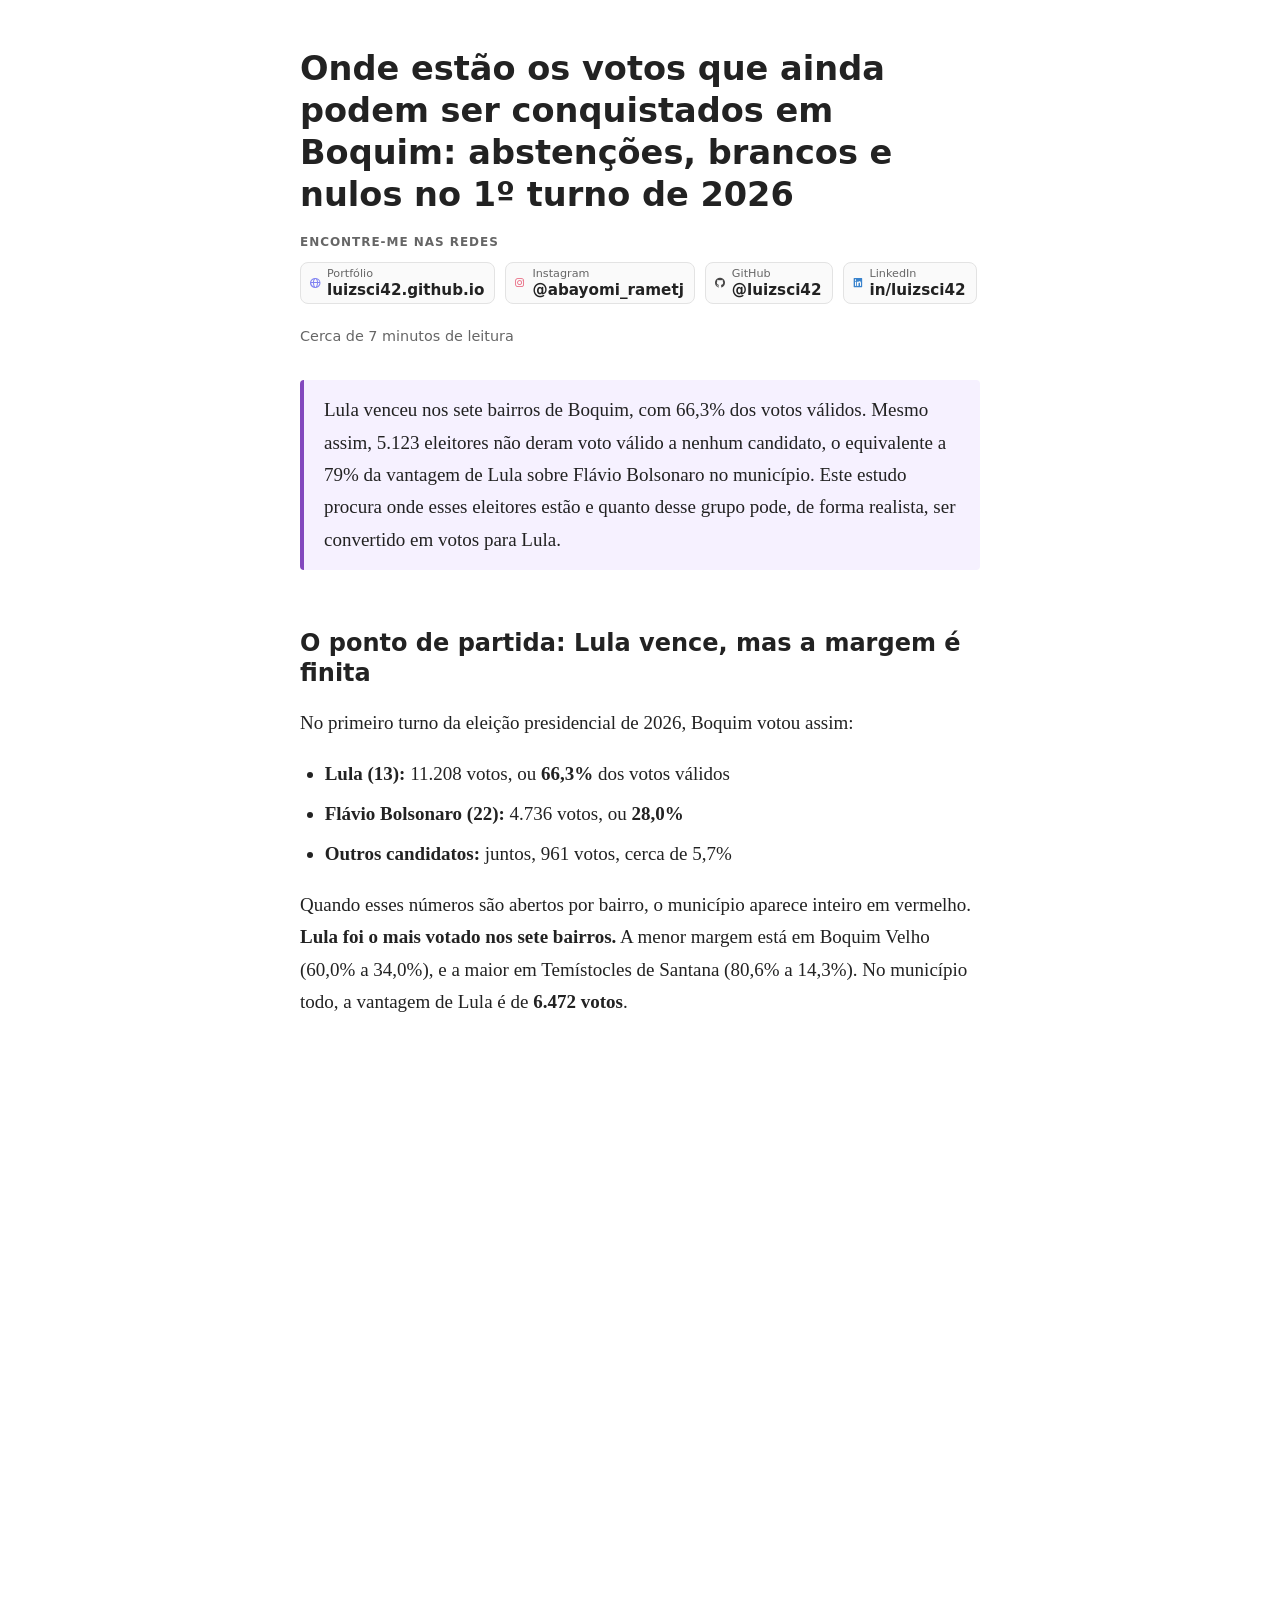
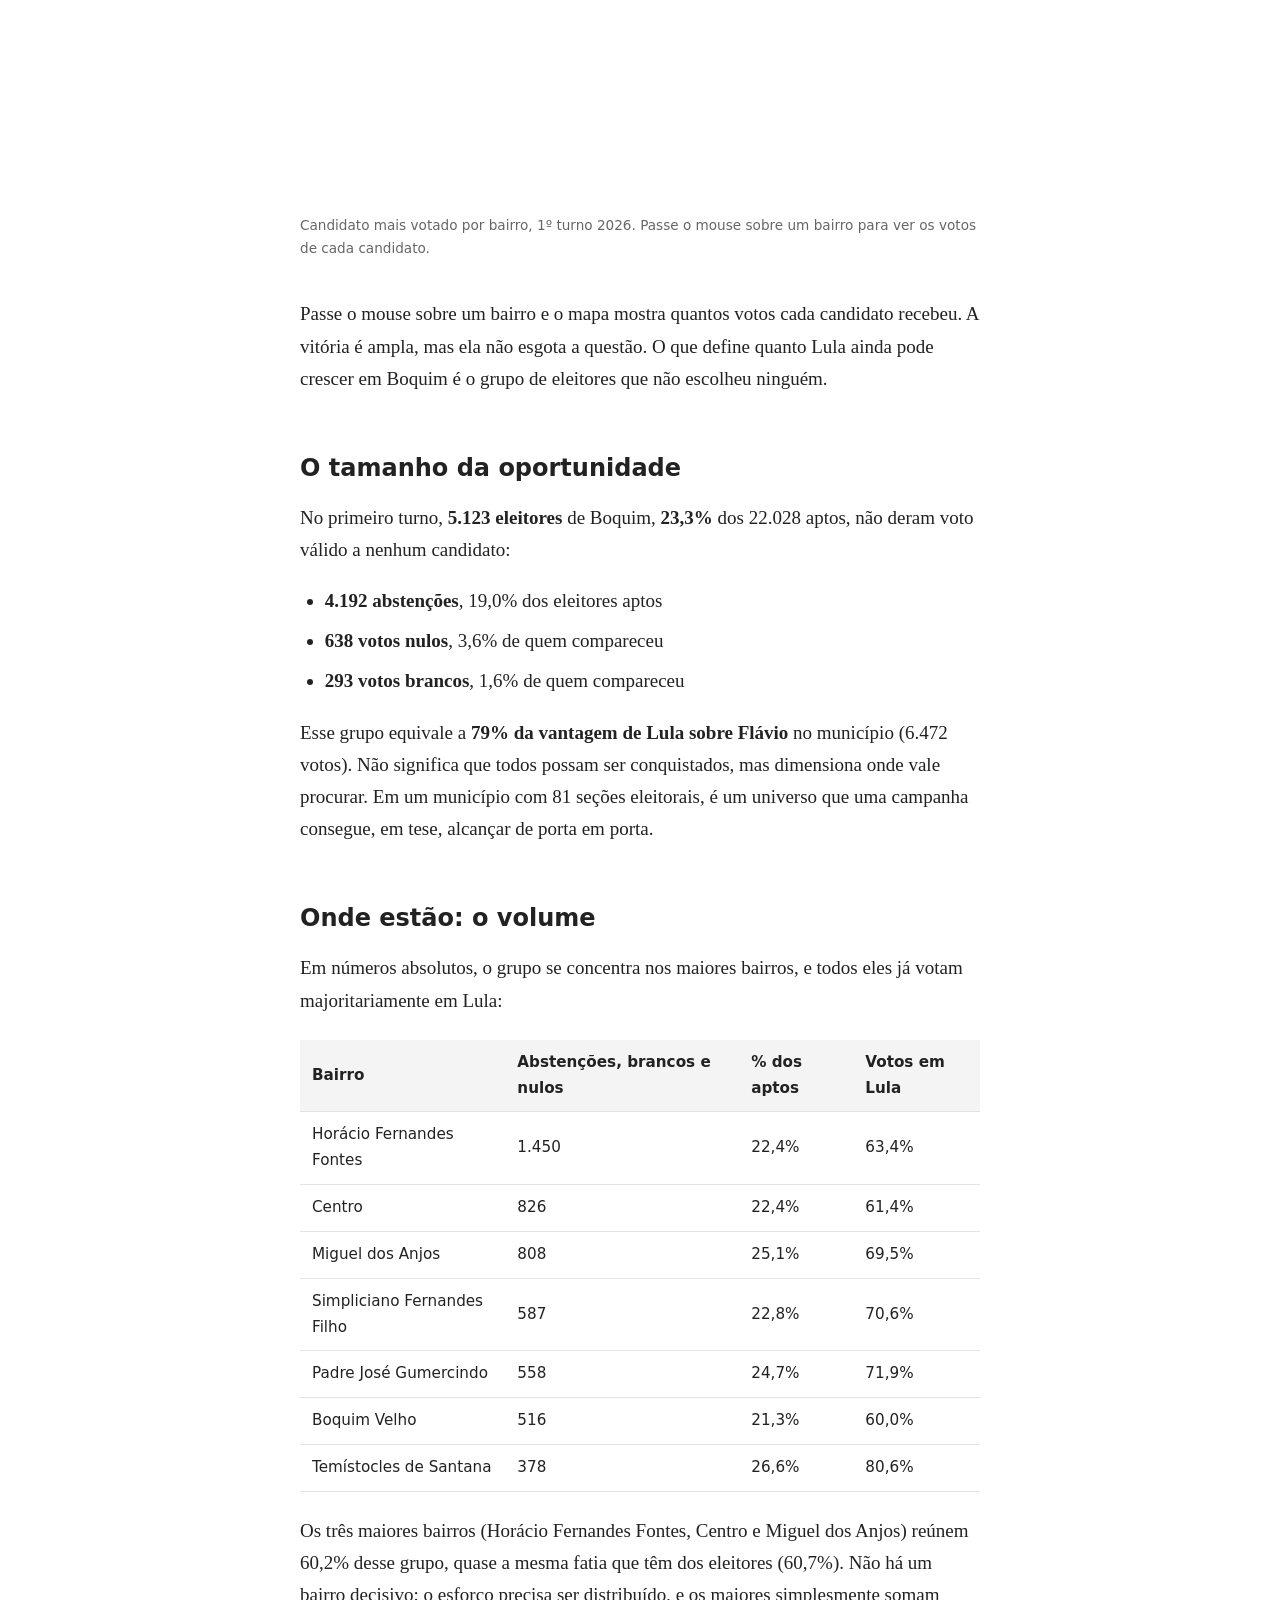
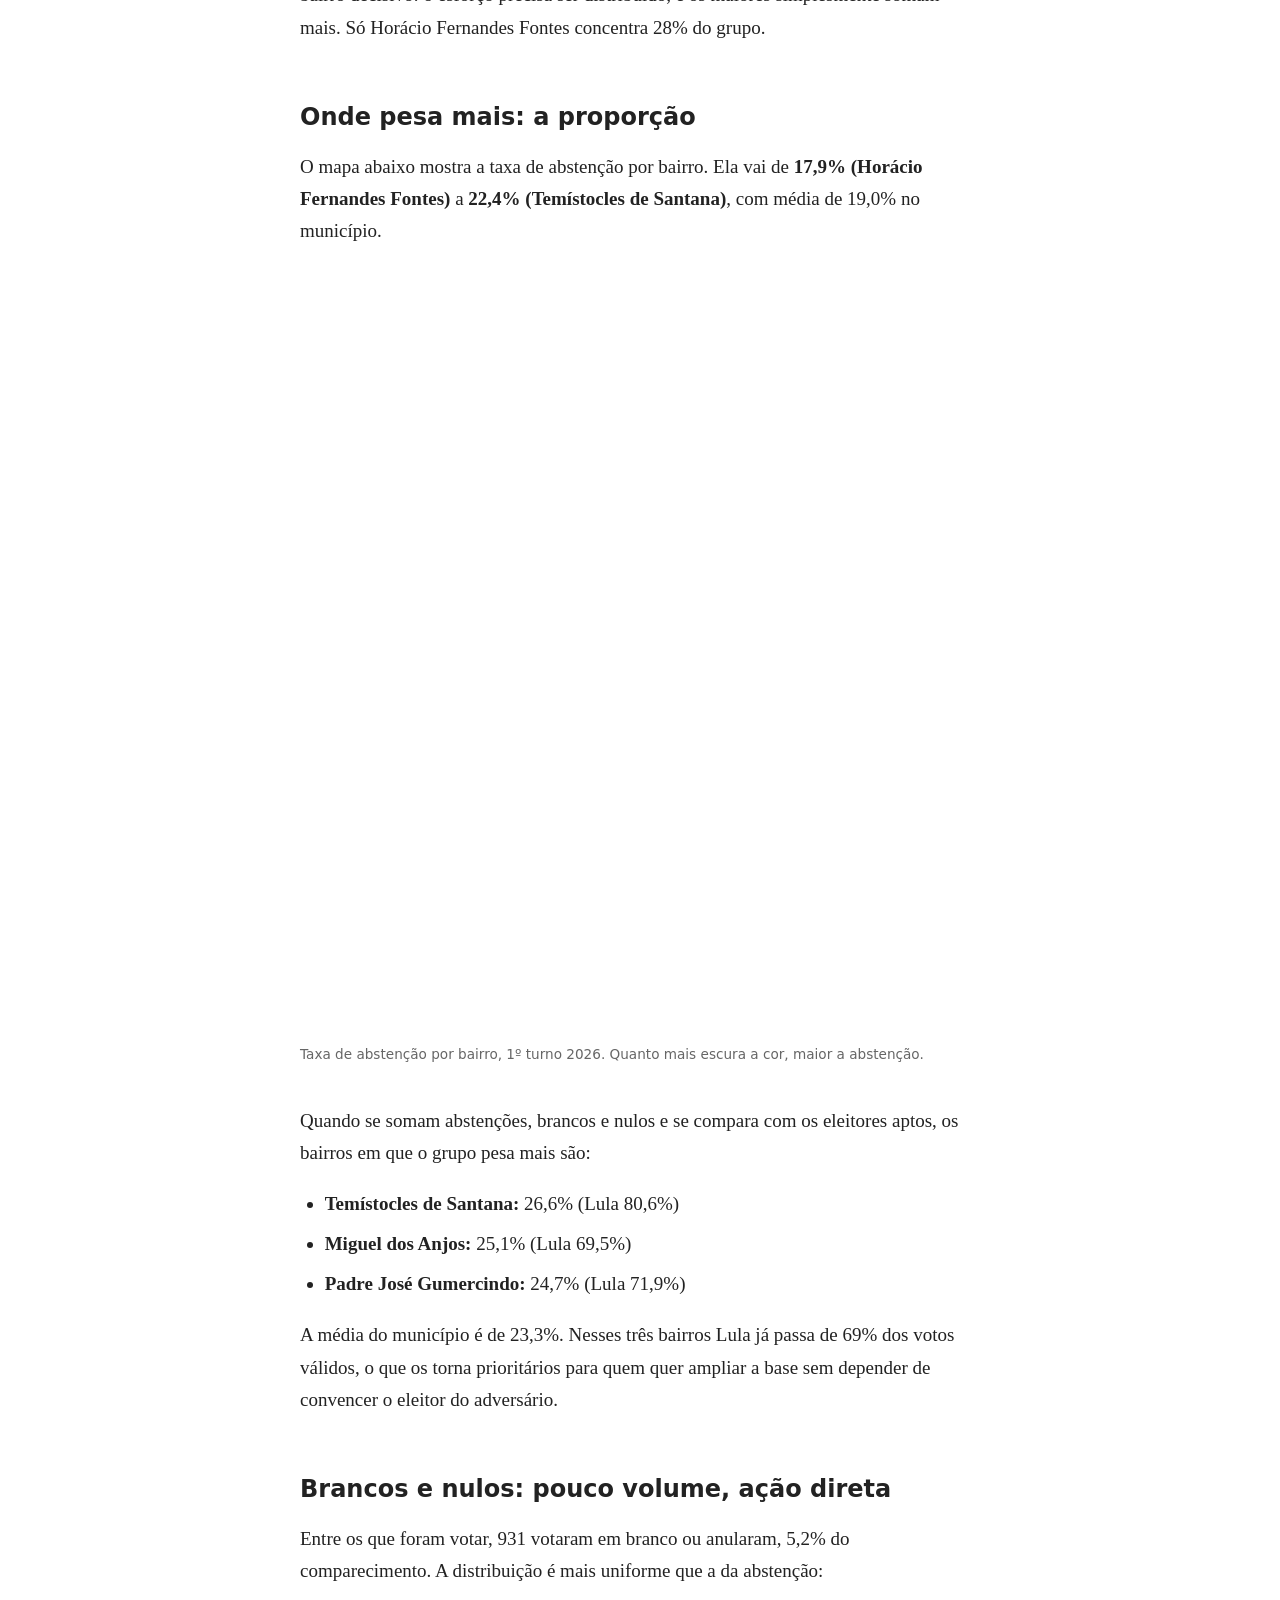
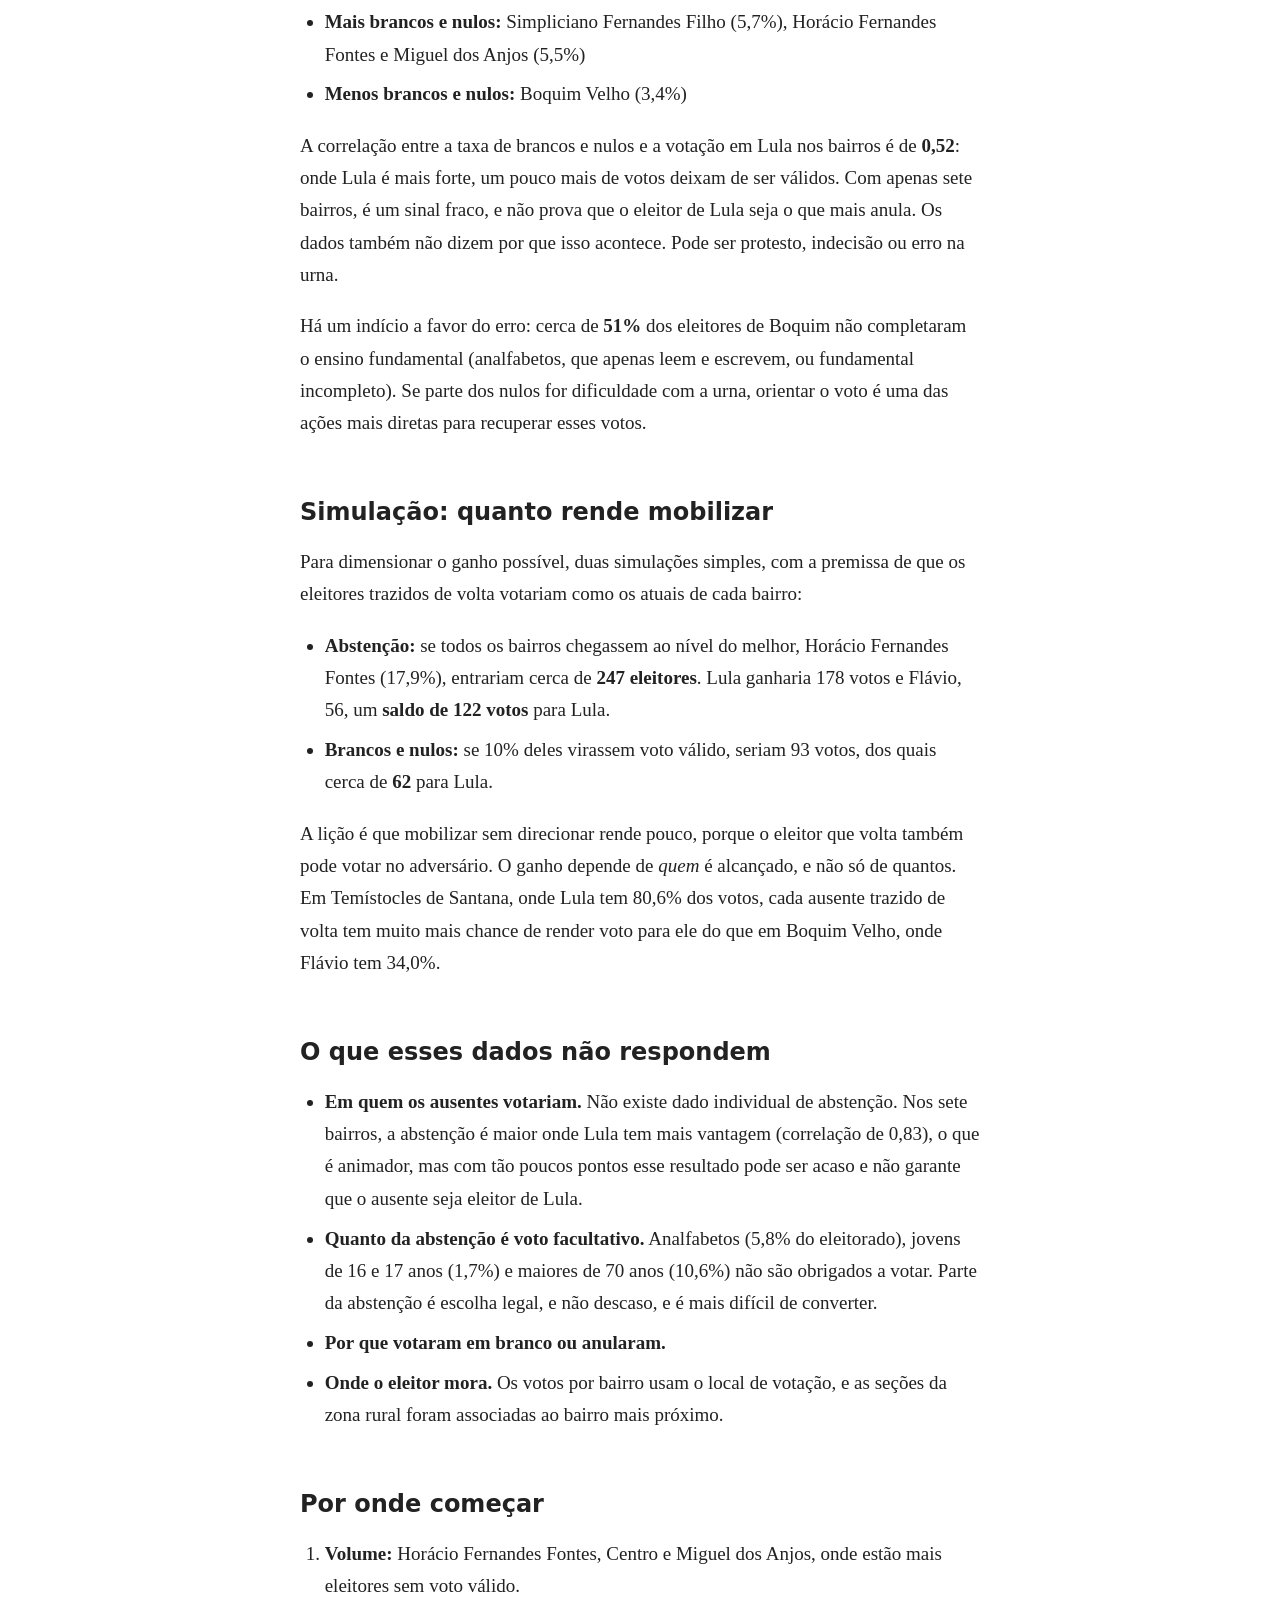
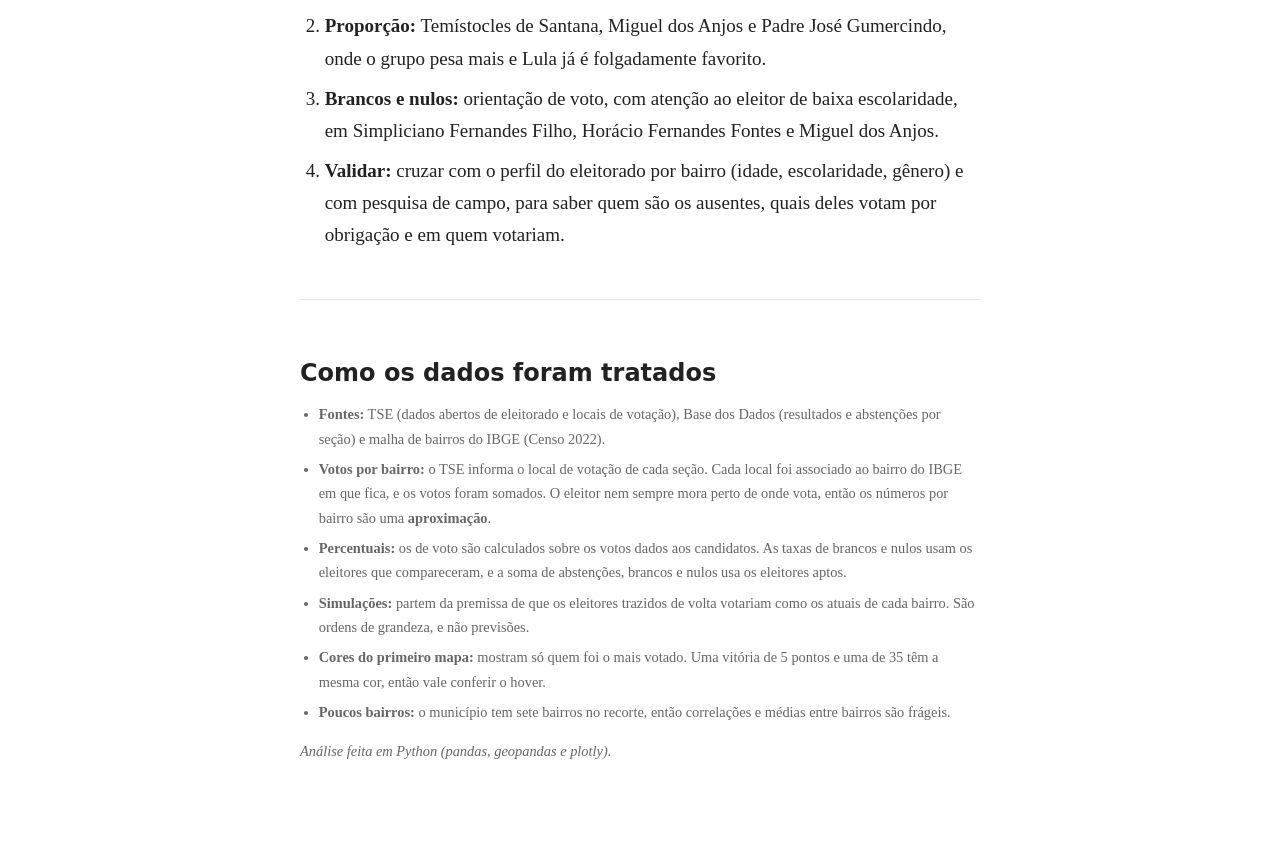
==== posts/analise_eleicoes_boquim_primeiro_turno.html @ 5314890e "feat/Adicionada análise sobre o primeiro turno para presidente no município de Boquim - SE" ====
<!DOCTYPE html>
<html lang="pt-BR">
<head>
  <meta charset="UTF-8">
  <meta name="viewport" content="width=device-width, initial-scale=1">
  <title>Onde estão os votos que ainda podem ser conquistados em Boquim</title>
  <link href="https://unpkg.com/boxicons@2.1.4/css/boxicons.min.css" rel="stylesheet">
  <!-- PLOTLYJS:INICIO -->
<script src="https://cdn.plot.ly/plotly-4.1.1.min.js" charset="utf-8"></script>
<!-- PLOTLYJS:FIM -->
  <style>
    :root {
      --texto: #222;
      --suave: #666;
      --destaque: #b3261e;
      --fundo-citacao: #f6f1ff;
      --borda: #e3e3e3;
    }
    * { box-sizing: border-box; }
    body {
      margin: 0;
      background: #fff;
      color: var(--texto);
      font-family: Georgia, "Times New Roman", serif;
      font-size: 19px;
      line-height: 1.7;
    }
    main { max-width: 720px; margin: 0 auto; padding: 48px 20px 80px; }
    h1, h2, h3 { font-family: system-ui, -apple-system, "Segoe UI", Roboto, sans-serif; line-height: 1.25; }
    h1 { font-size: 2.1rem; margin: 0 0 8px; }
    h2 { font-size: 1.5rem; margin: 2.4em 0 0.6em; }
    .meta { color: var(--suave); font-family: system-ui, sans-serif; font-size: 0.9rem; margin-bottom: 32px; }
    .redes { margin: 16px 0 20px; font-family: system-ui, -apple-system, "Segoe UI", Roboto, sans-serif; }
    .redes-titulo { display: block; margin-bottom: 10px; color: var(--suave); font-size: 0.75rem; font-weight: 600; letter-spacing: 0.08em; text-transform: uppercase; }
    .redes-lista { display: flex; flex-wrap: wrap; gap: 10px; }
    .rede { display: flex; align-items: center; gap: 6px; padding: 4px 10px 4px 8px; border: 1px solid var(--borda); border-radius: 8px; background: #fafafa; color: var(--texto); text-decoration: none; line-height: 1.2; transition: border-color .15s, box-shadow .15s, transform .15s; }
    .rede:hover { border-color: var(--cor); box-shadow: 0 2px 8px rgba(0,0,0,.08); transform: translateY(-1px); }
    .rede i, .rede img { flex: none; width: 12px; height: 12px; font-size: 12px; color: var(--cor); opacity: .8; }
    .rede span { display: flex; flex-direction: column; }
    .rede small { color: var(--suave); font-size: 0.7rem; font-weight: 500; }
    .rede strong { font-size: 0.95rem; font-weight: 600; }
    blockquote {
      margin: 1.5em 0;
      padding: 14px 20px;
      background: var(--fundo-citacao);
      border-left: 4px solid #8248bd;
      border-radius: 4px;
    }
    blockquote p { margin: 0; }
    figure { margin: 2em 0; }
    figcaption { color: var(--suave); font-family: system-ui, sans-serif; font-size: 0.85rem; margin-top: 8px; }
    table { width: 100%; border-collapse: collapse; margin: 1.5em 0; font-family: system-ui, sans-serif; font-size: 0.95rem; }
    th, td { padding: 10px 12px; text-align: left; border-bottom: 1px solid var(--borda); }
    th { background: #f4f4f4; }
    ul, ol { padding-left: 1.3em; }
    li { margin-bottom: 0.4em; }
    hr { border: 0; border-top: 1px solid var(--borda); margin: 2.5em 0; }
    .nota { font-size: 0.9rem; color: var(--suave); }
  </style>
</head>
<body>
<main>

  <h1>Onde estão os votos que ainda podem ser conquistados em Boquim: abstenções, brancos e nulos no 1º turno de 2026</h1>
  <nav class="redes" aria-label="Redes do autor">
    <span class="redes-titulo">Encontre-me nas redes</span>
    <div class="redes-lista">
      <a class="rede" style="--cor:#6366f1" href="https://luizsci42.github.io/" target="_blank" rel="noopener"><i class='bx bx-globe'></i><span><small>Portfólio</small><strong>luizsci42.github.io</strong></span></a>
      <a class="rede" style="--cor:#e4405f" href="https://www.instagram.com/abayomi_rametj/" target="_blank" rel="noopener"><i class='bx bxl-instagram'></i><span><small>Instagram</small><strong>@abayomi_rametj</strong></span></a>
      <a class="rede" style="--cor:#181717" href="https://github.com/luizsci42" target="_blank" rel="noopener"><i class='bx bxl-github'></i><span><small>GitHub</small><strong>@luizsci42</strong></span></a>
      <a class="rede" style="--cor:#0a66c2" href="https://www.linkedin.com/in/luizsci42" target="_blank" rel="noopener"><i class='bx bxl-linkedin-square'></i><span><small>LinkedIn</small><strong>in/luizsci42</strong></span></a>
      <!-- <a class="rede" style="--cor:#20beff" href="https://www.kaggle.com/luizfelipesouza" target="_blank" rel="noopener"><img src="https://cdn.simpleicons.org/kaggle/20BEFF" alt=""><span><small>Kaggle</small><strong>@luizfelipesouza</strong></span></a> -->
      <!-- <a class="rede" style="--cor:#ffd21e" href="https://huggingface.co/luizsci42" target="_blank" rel="noopener"><img src="https://cdn.simpleicons.org/huggingface/FFD21E" alt=""><span><small>Hugging Face</small><strong>@luizsci42</strong></span></a> -->
    </div>
  </nav>
  <p class="meta">Cerca de 7 minutos de leitura</p>

  <blockquote>
    <p>Lula venceu nos sete bairros de Boquim, com 66,3% dos votos válidos. Mesmo assim, 5.123 eleitores não deram voto válido a nenhum candidato, o equivalente a 79% da vantagem de Lula sobre Flávio Bolsonaro no município. Este estudo procura onde esses eleitores estão e quanto desse grupo pode, de forma realista, ser convertido em votos para Lula.</p>
  </blockquote>

  <h2>O ponto de partida: Lula vence, mas a margem é finita</h2>
  <p>No primeiro turno da eleição presidencial de 2026, Boquim votou assim:</p>
  <ul>
    <li><strong>Lula (13):</strong> 11.208 votos, ou <strong>66,3%</strong> dos votos válidos</li>
    <li><strong>Flávio Bolsonaro (22):</strong> 4.736 votos, ou <strong>28,0%</strong></li>
    <li><strong>Outros candidatos:</strong> juntos, 961 votos, cerca de 5,7%</li>
  </ul>
  <p>Quando esses números são abertos por bairro, o município aparece inteiro em vermelho. <strong>Lula foi o mais votado nos sete bairros.</strong> A menor margem está em Boquim Velho (60,0% a 34,0%), e a maior em Temístocles de Santana (80,6% a 14,3%). No município todo, a vantagem de Lula é de <strong>6.472 votos</strong>.</p>

  <figure>
    <!-- MAPA_VOTOS:INICIO -->
<div style="height:750px; width:100%;">                            <div id="f777c214-2fdb-4a9f-a5f1-169d3bef81df" class="plotly-graph-div" style="height:100%; width:100%;"></div>            <script>                window.PLOTLYENV=window.PLOTLYENV || {};                                if (document.getElementById("f777c214-2fdb-4a9f-a5f1-169d3bef81df")) {                    Plotly.newPlot(                        "f777c214-2fdb-4a9f-a5f1-169d3bef81df",                        [{"colorscale":[[0.0,"red"],[1.0,"red"]],"customdata":[["Lula (13): 1.400 votos\u003cbr\u003eFl\u00e1vio Bolsonaro (22): 471 votos\u003cbr\u003eOutros: 112 votos"],["Lula (13): 1.220 votos\u003cbr\u003eFl\u00e1vio Bolsonaro (22): 399 votos\u003cbr\u003eOutros: 78 votos"],["Lula (13): 839 votos\u003cbr\u003eFl\u00e1vio Bolsonaro (22): 149 votos\u003cbr\u003eOutros: 53 votos"],["Lula (13): 3.176 votos\u003cbr\u003eFl\u00e1vio Bolsonaro (22): 1.518 votos\u003cbr\u003eOutros: 316 votos"],["Lula (13): 1.143 votos\u003cbr\u003eFl\u00e1vio Bolsonaro (22): 648 votos\u003cbr\u003eOutros: 115 votos"],["Lula (13): 1.672 votos\u003cbr\u003eFl\u00e1vio Bolsonaro (22): 613 votos\u003cbr\u003eOutros: 122 votos"],["Lula (13): 1.758 votos\u003cbr\u003eFl\u00e1vio Bolsonaro (22): 938 votos\u003cbr\u003eOutros: 165 votos"]],"geojson":{"type":"FeatureCollection","features":[{"id":"2800670006","type":"Feature","properties":{},"geometry":{"type":"Polygon","coordinates":[[[-37.60734119999995,-11.131947299999979],[-37.60735119999998,-11.13192859999998],[-37.607353399999965,-11.131924499999968],[-37.60735859999994,-11.13191489999997],[-37.60741619999993,-11.131684999999948],[-37.607510899999966,-11.131306699999982],[-37.60760559999994,-11.13092839999996],[-37.606611199999975,-11.128564499999982],[-37.610810699999945,-11.122973699999932],[-37.610763599999984,-11.122945099999981],[-37.61069889999993,-11.122910699999977],[-37.61055229999994,-11.122838599999966],[-37.61045519999993,-11.122793299999955],[-37.610370099999955,-11.122753099999954],[-37.610047099999974,-11.122531799999933],[-37.609393299999965,-11.122616799999946],[-37.60903099999996,-11.122841899999969],[-37.608977799999934,-11.122941999999966],[-37.607100799999955,-11.125963799999965],[-37.60485099999994,-11.122870899999953],[-37.603523999999936,-11.122847999999976],[-37.60318069999994,-11.122842099999957],[-37.60213339999996,-11.125745199999926],[-37.602228099999934,-11.12594009999998],[-37.60236709999998,-11.126225999999974],[-37.60240189999996,-11.126297699999952],[-37.60268039999994,-11.126870699999927],[-37.60344379999998,-11.128441299999963],[-37.60541779999994,-11.132663299999933],[-37.603256999999985,-11.134250699999939],[-37.603247099999976,-11.134257099999957],[-37.603292299999964,-11.134381699999949],[-37.60341059999996,-11.134734599999945],[-37.60383489999998,-11.135999999999967],[-37.60391739999994,-11.135950899999955],[-37.60422339999997,-11.135778199999947],[-37.60460819999997,-11.135644999999954],[-37.604900999999984,-11.135466599999972],[-37.605461799999944,-11.134896799999979],[-37.605970999999954,-11.13445669999993],[-37.606451499999935,-11.133638299999973],[-37.60665239999997,-11.133155899999963],[-37.606984599999976,-11.13263029999996],[-37.60704549999997,-11.132502599999953],[-37.60706319999997,-11.132465399999944],[-37.60726169999998,-11.132095499999934],[-37.60734119999995,-11.131947299999979]]]},"bbox":[-37.610810699999945,-11.135999999999967,-37.60213339999996,-11.122531799999933]},{"id":"2800670004","type":"Feature","properties":{},"geometry":{"type":"Polygon","coordinates":[[[-37.614891899999975,-11.155459099999973],[-37.61490209999994,-11.155469499999981],[-37.61566129999994,-11.156283199999962],[-37.61566409999995,-11.156280799999934],[-37.61877889999994,-11.15636459999996],[-37.62091269999996,-11.154729299999929],[-37.62009509999996,-11.153582699999959],[-37.623186799999985,-11.151604199999952],[-37.62317219999994,-11.151583199999948],[-37.62290439999998,-11.151145499999927],[-37.622815799999955,-11.150973699999952],[-37.62277209999996,-11.150865199999942],[-37.62276009999994,-11.15086599999995],[-37.622581699999955,-11.150903399999947],[-37.62246559999994,-11.150910099999976],[-37.62234479999995,-11.150891299999955],[-37.62180539999997,-11.150589599999932],[-37.621514099999956,-11.150453599999935],[-37.62143279999998,-11.150420699999927],[-37.62140059999996,-11.15041199999996],[-37.62136369999996,-11.150396599999965],[-37.62092099999995,-11.14987229999997],[-37.62084509999994,-11.149935199999959],[-37.62043479999994,-11.150273899999945],[-37.620411399999966,-11.150306899999975],[-37.62004779999995,-11.149909799999932],[-37.62004449999995,-11.149906199999975],[-37.62003169999997,-11.14989289999994],[-37.619980099999964,-11.149839399999962],[-37.619523199999946,-11.149365599999953],[-37.61951589999995,-11.149357599999973],[-37.619164499999954,-11.14897209999998],[-37.61902599999996,-11.148820099999966],[-37.618997899999954,-11.148789499999964],[-37.618879799999945,-11.148660599999971],[-37.61882259999993,-11.14859819999998],[-37.61876259999997,-11.148532799999941],[-37.61876049999995,-11.148530499999936],[-37.61874549999993,-11.148515799999927],[-37.61852609999994,-11.148301299999957],[-37.61854349999993,-11.148323999999945],[-37.61834799999997,-11.14812269999993],[-37.61815259999997,-11.147947599999952],[-37.61807079999994,-11.147869899999932],[-37.61795889999996,-11.147800899999936],[-37.61744259999995,-11.147482899999943],[-37.61736529999996,-11.147420999999952],[-37.617321999999945,-11.14738639999996],[-37.617250199999944,-11.147262099999978],[-37.61713869999994,-11.147091299999943],[-37.61706429999998,-11.146968799999968],[-37.61689949999993,-11.146646399999952],[-37.61682799999994,-11.146261299999935],[-37.616895099999965,-11.145493999999928],[-37.61692869999996,-11.14514239999994],[-37.616874999999936,-11.144781999999964],[-37.61678509999996,-11.144836299999952],[-37.616040699999985,-11.145286699999929],[-37.61604229999995,-11.145302399999935],[-37.61604429999994,-11.145322199999953],[-37.61605399999996,-11.14541829999996],[-37.616067999999984,-11.145556399999975],[-37.61606509999996,-11.145569699999953],[-37.61608669999998,-11.145656799999927],[-37.61619929999995,-11.147005199999967],[-37.61646589999998,-11.147610499999928],[-37.61540379999997,-11.148899899999947],[-37.61496669999997,-11.150080099999968],[-37.61568129999995,-11.153825899999958],[-37.61445969999994,-11.155096699999945],[-37.61488799999995,-11.155463099999963],[-37.614891899999975,-11.155459099999973]]]},"bbox":[-37.623186799999985,-11.15636459999996,-37.61445969999994,-11.144781999999964]},{"id":"2800670009","type":"Feature","properties":{},"geometry":{"type":"Polygon","coordinates":[[[-37.63683179999998,-11.143247799999926],[-37.63679179999997,-11.143209499999955],[-37.63597869999995,-11.14232629999998],[-37.63581179999994,-11.142162399999961],[-37.63587289999998,-11.142145999999968],[-37.63603389999997,-11.142081899999937],[-37.63615459999994,-11.142005899999958],[-37.636983999999984,-11.14124099999998],[-37.63637719999997,-11.140545799999927],[-37.63584389999994,-11.141125399999964],[-37.63471939999994,-11.141328299999941],[-37.63389049999995,-11.141386299999965],[-37.63344989999996,-11.14107329999996],[-37.63328779999995,-11.14042029999996],[-37.63304859999994,-11.14048159999993],[-37.63299699999993,-11.140480099999934],[-37.63289539999994,-11.140477099999941],[-37.632836399999974,-11.140475899999956],[-37.63282239999995,-11.140475599999945],[-37.63278139999994,-11.14055159999998],[-37.632663399999956,-11.140745999999979],[-37.63249149999996,-11.140989899999965],[-37.63232519999997,-11.141125899999963],[-37.63211049999995,-11.14121689999996],[-37.63178009999996,-11.141275299999961],[-37.63145009999994,-11.14086459999993],[-37.63081529999994,-11.141432699999939],[-37.629939999999976,-11.142290599999967],[-37.62799299999995,-11.140375999999947],[-37.62778069999996,-11.140194399999928],[-37.627286099999935,-11.14046049999996],[-37.62704569999994,-11.140635999999972],[-37.62686999999994,-11.140778099999977],[-37.62672769999995,-11.140953299999978],[-37.626205599999935,-11.14138829999996],[-37.62620459999994,-11.141392399999972],[-37.62641009999993,-11.141485799999941],[-37.62649829999998,-11.141540199999952],[-37.62686069999995,-11.141926399999932],[-37.627215999999976,-11.142304099999933],[-37.62731039999994,-11.142446599999971],[-37.62741689999996,-11.142618299999981],[-37.62778569999995,-11.143182099999933],[-37.62805899999995,-11.143591999999956],[-37.62817229999996,-11.143855999999971],[-37.62828769999993,-11.144051399999967],[-37.62838729999993,-11.144200399999932],[-37.628396099999975,-11.144217399999945],[-37.62840649999998,-11.144237399999952],[-37.62869459999996,-11.144623799999977],[-37.62813339999997,-11.14471519999995],[-37.628231599999935,-11.144833799999958],[-37.62825229999993,-11.144857499999944],[-37.62829799999997,-11.14494099999996],[-37.62835419999993,-11.144999499999926],[-37.628408099999945,-11.145051199999955],[-37.628453099999945,-11.145100599999978],[-37.62848909999997,-11.14512979999995],[-37.62854969999995,-11.145183799999927],[-37.62863959999993,-11.14525569999995],[-37.62872059999995,-11.145307399999979],[-37.628848699999935,-11.145361399999956],[-37.629032999999936,-11.145417499999951],[-37.62919479999994,-11.145457999999962],[-37.629430499999955,-11.145498699999962],[-37.62963499999995,-11.145568799999978],[-37.62972709999997,-11.145609599999943],[-37.62980399999998,-11.145660299999975],[-37.62984439999997,-11.145689499999946],[-37.62990729999996,-11.145738999999935],[-37.62997479999996,-11.145799699999941],[-37.63003549999996,-11.145855799999936],[-37.630929099999946,-11.146810999999957],[-37.63101899999998,-11.146909799999946],[-37.63111989999993,-11.147020299999951],[-37.631147399999975,-11.147050499999978],[-37.63119429999995,-11.147101999999961],[-37.63130789999997,-11.147235799999976],[-37.63145209999993,-11.147385699999973],[-37.631570099999976,-11.147485299999971],[-37.63175769999998,-11.147606099999962],[-37.63191029999996,-11.147633199999973],[-37.63192099999998,-11.14764589999993],[-37.63194059999995,-11.14766499999996],[-37.632452099999966,-11.14819319999998],[-37.63411949999994,-11.147434099999941],[-37.63569289999998,-11.150340699999958],[-37.637550499999975,-11.149546599999951],[-37.63701249999997,-11.148195599999951],[-37.638533999999936,-11.14750689999994],[-37.63782709999998,-11.146006299999954],[-37.64095029999993,-11.144550099999947],[-37.640719399999966,-11.143953799999963],[-37.640702999999974,-11.143880999999965],[-37.64070209999994,-11.143826299999944],[-37.64068119999996,-11.143804299999942],[-37.640658299999984,-11.143783499999927],[-37.64026339999998,-11.143267199999968],[-37.640259199999946,-11.143261699999925],[-37.639936999999975,-11.142850199999941],[-37.639851799999974,-11.142756599999927],[-37.63868779999996,-11.142943699999933],[-37.637544799999944,-11.143129099999953],[-37.63713939999997,-11.143205299999977],[-37.63683179999998,-11.143247799999926]]]},"bbox":[-37.64095029999993,-11.150340699999958,-37.62620459999994,-11.140194399999928]},{"id":"2800670008","type":"Feature","properties":{},"geometry":{"type":"Polygon","coordinates":[[[-37.62959009999997,-11.151082599999938],[-37.62973989999995,-11.151507199999969],[-37.63201909999998,-11.149659099999951],[-37.63147989999993,-11.148662099999967],[-37.63243199999994,-11.148211499999945],[-37.632460599999945,-11.14820199999997],[-37.632452099999966,-11.14819319999998],[-37.63194059999995,-11.14766499999996],[-37.63192099999998,-11.14764589999993],[-37.63191029999996,-11.147633199999973],[-37.63175769999998,-11.147606099999962],[-37.631570099999976,-11.147485299999971],[-37.63145209999993,-11.147385699999973],[-37.63130789999997,-11.147235799999976],[-37.63119429999995,-11.147101999999961],[-37.631147399999975,-11.147050499999978],[-37.63111989999993,-11.147020299999951],[-37.63101899999998,-11.146909799999946],[-37.630929099999946,-11.146810999999957],[-37.63003549999996,-11.145855799999936],[-37.62997479999996,-11.145799699999941],[-37.62990729999996,-11.145738999999935],[-37.62984439999997,-11.145689499999946],[-37.62980399999998,-11.145660299999975],[-37.62972709999997,-11.145609599999943],[-37.62963499999995,-11.145568799999978],[-37.629430499999955,-11.145498699999962],[-37.62919479999994,-11.145457999999962],[-37.629032999999936,-11.145417499999951],[-37.628848699999935,-11.145361399999956],[-37.62872059999995,-11.145307399999979],[-37.62863959999993,-11.14525569999995],[-37.62854969999995,-11.145183799999927],[-37.62848909999997,-11.14512979999995],[-37.628453099999945,-11.145100599999978],[-37.628408099999945,-11.145051199999955],[-37.62835419999993,-11.144999499999926],[-37.62829799999997,-11.14494099999996],[-37.62825229999993,-11.144857499999944],[-37.628231599999935,-11.144833799999958],[-37.62813339999997,-11.14471519999995],[-37.62869459999996,-11.144623799999977],[-37.62840649999998,-11.144237399999952],[-37.628396099999975,-11.144217399999945],[-37.62838729999993,-11.144200399999932],[-37.62828769999993,-11.144051399999967],[-37.62817229999996,-11.143855999999971],[-37.62805899999995,-11.143591999999956],[-37.62778569999995,-11.143182099999933],[-37.62741689999996,-11.142618299999981],[-37.62731039999994,-11.142446599999971],[-37.627215999999976,-11.142304099999933],[-37.62686069999995,-11.141926399999932],[-37.62649829999998,-11.141540199999952],[-37.62641009999993,-11.141485799999941],[-37.62620459999994,-11.141392399999972],[-37.625864399999955,-11.14276609999996],[-37.625440699999956,-11.143870799999945],[-37.62551049999996,-11.145015299999955],[-37.62551869999993,-11.145136699999966],[-37.62552999999997,-11.14523209999993],[-37.62559989999994,-11.14542339999997],[-37.625636199999974,-11.14551769999997],[-37.625559099999975,-11.145591599999932],[-37.625310199999944,-11.145836299999928],[-37.624597999999935,-11.146536399999945],[-37.62457929999994,-11.146554999999978],[-37.624575799999946,-11.146557799999925],[-37.62349829999994,-11.147594899999945],[-37.62347909999994,-11.14761249999998],[-37.623352799999964,-11.14772789999995],[-37.623348299999975,-11.147731999999962],[-37.622851999999966,-11.148246699999959],[-37.622432799999956,-11.148568799999964],[-37.62242839999993,-11.148572599999966],[-37.62243829999994,-11.148584299999982],[-37.622586199999944,-11.14875799999993],[-37.62290809999996,-11.149135899999976],[-37.62296199999997,-11.149199199999941],[-37.623022599999956,-11.149302199999966],[-37.62306229999996,-11.149366899999961],[-37.62307599999997,-11.149418399999945],[-37.623072599999944,-11.149469899999929],[-37.62305889999993,-11.149572899999953],[-37.622972999999945,-11.150160099999937],[-37.62292839999998,-11.150482799999963],[-37.62284939999995,-11.150613299999975],[-37.622708399999965,-11.150678699999958],[-37.62273109999995,-11.150760899999966],[-37.62274629999996,-11.150816199999952],[-37.62276009999994,-11.15086599999995],[-37.62277209999996,-11.150865199999942],[-37.622815799999955,-11.150973699999952],[-37.62290439999998,-11.151145499999927],[-37.62317219999994,-11.151583199999948],[-37.623186799999985,-11.151604199999952],[-37.623378299999956,-11.151878499999953],[-37.623680399999955,-11.152234299999975],[-37.62388039999996,-11.152424999999937],[-37.62408249999993,-11.15259009999994],[-37.62425699999994,-11.152720299999942],[-37.624333899999954,-11.152771599999937],[-37.62515529999996,-11.152064799999948],[-37.62395399999997,-11.150832999999977],[-37.62407889999997,-11.149734899999942],[-37.625702399999966,-11.14927659999995],[-37.62695409999998,-11.149330499999962],[-37.628115899999955,-11.151919299999975],[-37.62959009999997,-11.151082599999938]]]},"bbox":[-37.632460599999945,-11.152771599999937,-37.62242839999993,-11.141392399999972]},{"id":"2800670003","type":"Feature","properties":{},"geometry":{"type":"Polygon","coordinates":[[[-37.603178699999944,-11.136743499999966],[-37.603192399999955,-11.136770799999965],[-37.603558299999975,-11.137453499999936],[-37.603565799999956,-11.137466299999971],[-37.608397199999956,-11.145809799999938],[-37.60856709999996,-11.146121899999969],[-37.608654899999976,-11.14607899999993],[-37.608743199999935,-11.146046999999953],[-37.60876469999994,-11.146035199999972],[-37.608776999999975,-11.146044299999971],[-37.60881899999998,-11.14607559999996],[-37.613442599999985,-11.149727599999949],[-37.61347809999995,-11.149755599999935],[-37.61354869999997,-11.149811399999976],[-37.61358389999998,-11.149839199999974],[-37.61363229999995,-11.14987739999998],[-37.61382539999994,-11.150029999999958],[-37.61511619999993,-11.146587499999953],[-37.616067999999984,-11.145556399999975],[-37.61605399999996,-11.14541829999996],[-37.61604429999994,-11.145322199999953],[-37.61604229999995,-11.145302399999935],[-37.616040699999985,-11.145286699999929],[-37.61678509999996,-11.144836299999952],[-37.616874999999936,-11.144781999999964],[-37.616872299999955,-11.14472539999997],[-37.61686819999994,-11.14463969999997],[-37.61690199999998,-11.144393499999978],[-37.61695009999994,-11.144264199999952],[-37.61697149999998,-11.144206599999961],[-37.616979199999946,-11.144185899999968],[-37.617160199999944,-11.14384629999995],[-37.61699939999994,-11.143758099999957],[-37.61689579999995,-11.14370189999994],[-37.61615439999997,-11.143304399999977],[-37.61450599999995,-11.14240289999998],[-37.61411359999994,-11.142124299999978],[-37.61399629999994,-11.142042199999935],[-37.61373979999996,-11.141870199999971],[-37.613405099999966,-11.141629399999943],[-37.61189579999996,-11.140572899999938],[-37.60980799999993,-11.13910199999998],[-37.60961089999995,-11.138967499999978],[-37.60948579999996,-11.138876799999935],[-37.60935129999996,-11.138776699999937],[-37.609235499999954,-11.138704699999948],[-37.60911039999996,-11.138629599999945],[-37.608031299999936,-11.137869499999965],[-37.60608569999994,-11.136508899999967],[-37.60573849999997,-11.136293099999932],[-37.60543819999998,-11.136183599999981],[-37.605140999999946,-11.136114799999973],[-37.60485639999996,-11.136083499999927],[-37.604721799999936,-11.136085399999956],[-37.604637399999945,-11.136086599999942],[-37.604356199999984,-11.13610159999996],[-37.60411269999997,-11.13613319999996],[-37.603904299999954,-11.136159199999952],[-37.60350879999993,-11.13632169999994],[-37.60328709999993,-11.136415299999953],[-37.60307339999997,-11.136575599999958],[-37.603083399999946,-11.13659089999993],[-37.60316499999993,-11.136716099999944],[-37.603178699999944,-11.136743499999966]]]},"bbox":[-37.617160199999944,-11.150029999999958,-37.60307339999997,-11.136083499999927]},{"id":"2800670007","type":"Feature","properties":{},"geometry":{"type":"Polygon","coordinates":[[[-37.60307339999997,-11.136575599999958],[-37.60328709999993,-11.136415299999953],[-37.60357079999994,-11.136216299999944],[-37.60383489999998,-11.135999999999967],[-37.60341059999996,-11.134734599999945],[-37.603292299999964,-11.134381699999949],[-37.603247099999976,-11.134257099999957],[-37.60324119999996,-11.134262899999953],[-37.60322219999995,-11.134281699999974],[-37.603120299999944,-11.134356899999943],[-37.602845799999955,-11.134559199999956],[-37.59525789999998,-11.140510799999959],[-37.595651499999974,-11.141121599999963],[-37.59592829999997,-11.141574999999932],[-37.59597699999995,-11.142250399999966],[-37.59614659999994,-11.143149799999946],[-37.59701169999994,-11.144863499999929],[-37.59756919999995,-11.145018299999947],[-37.59775599999995,-11.145055299999967],[-37.59776649999998,-11.145432699999958],[-37.59782089999993,-11.146230999999943],[-37.59866359999995,-11.146252699999934],[-37.598691299999984,-11.145536899999968],[-37.59877839999996,-11.144954499999926],[-37.59893349999993,-11.144292399999927],[-37.599391399999945,-11.144401199999947],[-37.60108279999997,-11.142810999999938],[-37.601741199999935,-11.141347999999937],[-37.60174929999994,-11.140413299999977],[-37.601495899999975,-11.138914799999952],[-37.60247019999997,-11.138038699999981],[-37.603558299999975,-11.137453499999936],[-37.603192399999955,-11.136770799999965],[-37.603178699999944,-11.136743499999966],[-37.60316499999993,-11.136716099999944],[-37.603083399999946,-11.13659089999993],[-37.60307339999997,-11.136575599999958]]]},"bbox":[-37.60383489999998,-11.146252699999934,-37.59525789999998,-11.134257099999957]},{"id":"2800670001","type":"Feature","properties":{},"geometry":{"type":"Polygon","coordinates":[[[-37.623348299999975,-11.147731999999962],[-37.623352799999964,-11.14772789999995],[-37.62347909999994,-11.14761249999998],[-37.62349829999994,-11.147594899999945],[-37.624575799999946,-11.146557799999925],[-37.62457929999994,-11.146554999999978],[-37.624597999999935,-11.146536399999945],[-37.625310199999944,-11.145836299999928],[-37.625559099999975,-11.145591599999932],[-37.625636199999974,-11.14551769999997],[-37.62559989999994,-11.14542339999997],[-37.62552999999997,-11.14523209999993],[-37.62551869999993,-11.145136699999966],[-37.62505719999996,-11.145211699999948],[-37.62450689999997,-11.145299499999965],[-37.624163099999976,-11.14535369999993],[-37.62394629999994,-11.145368599999927],[-37.62365019999993,-11.145363999999972],[-37.623447399999975,-11.14534059999994],[-37.62336239999996,-11.14532749999995],[-37.62325679999998,-11.145306999999946],[-37.62319699999995,-11.145301399999937],[-37.62314189999995,-11.145291099999952],[-37.62164149999995,-11.145051799999976],[-37.61939259999997,-11.14470259999996],[-37.61872239999997,-11.14457479999993],[-37.618388799999934,-11.14446049999998],[-37.618306099999984,-11.14442779999996],[-37.61823149999998,-11.14439219999997],[-37.61787999999996,-11.144211299999938],[-37.61721709999995,-11.143875499999979],[-37.617174499999976,-11.143853599999943],[-37.617160199999944,-11.14384629999995],[-37.616979199999946,-11.144185899999968],[-37.61697149999998,-11.144206599999961],[-37.61695009999994,-11.144264199999952],[-37.61690199999998,-11.144393499999978],[-37.61686819999994,-11.14463969999997],[-37.616872299999955,-11.14472539999997],[-37.616874999999936,-11.144781999999964],[-37.61692869999996,-11.14514239999994],[-37.616895099999965,-11.145493999999928],[-37.61682799999994,-11.146261299999935],[-37.61689949999993,-11.146646399999952],[-37.61706429999998,-11.146968799999968],[-37.61713869999994,-11.147091299999943],[-37.617250199999944,-11.147262099999978],[-37.617321999999945,-11.14738639999996],[-37.61736529999996,-11.147420999999952],[-37.61744259999995,-11.147482899999943],[-37.61795889999996,-11.147800899999936],[-37.61807079999994,-11.147869899999932],[-37.61815259999997,-11.147947599999952],[-37.61834799999997,-11.14812269999993],[-37.61854349999993,-11.148323999999945],[-37.61852609999994,-11.148301299999957],[-37.61874549999993,-11.148515799999927],[-37.61876049999995,-11.148530499999936],[-37.61876259999997,-11.148532799999941],[-37.61882259999993,-11.14859819999998],[-37.618879799999945,-11.148660599999971],[-37.618997899999954,-11.148789499999964],[-37.61902599999996,-11.148820099999966],[-37.619164499999954,-11.14897209999998],[-37.61951589999995,-11.149357599999973],[-37.619523199999946,-11.149365599999953],[-37.619980099999964,-11.149839399999962],[-37.62003169999997,-11.14989289999994],[-37.62004449999995,-11.149906199999975],[-37.62004779999995,-11.149909799999932],[-37.620411399999966,-11.150306899999975],[-37.62043479999994,-11.150273899999945],[-37.62084509999994,-11.149935199999959],[-37.62092099999995,-11.14987229999997],[-37.62136369999996,-11.150396599999965],[-37.62140059999996,-11.15041199999996],[-37.62143279999998,-11.150420699999927],[-37.621514099999956,-11.150453599999935],[-37.62180539999997,-11.150589599999932],[-37.62234479999995,-11.150891299999955],[-37.62246559999994,-11.150910099999976],[-37.622581699999955,-11.150903399999947],[-37.62276009999994,-11.15086599999995],[-37.62274629999996,-11.150816199999952],[-37.62273109999995,-11.150760899999966],[-37.622708399999965,-11.150678699999958],[-37.62284939999995,-11.150613299999975],[-37.62292839999998,-11.150482799999963],[-37.622972999999945,-11.150160099999937],[-37.62305889999993,-11.149572899999953],[-37.623072599999944,-11.149469899999929],[-37.62307599999997,-11.149418399999945],[-37.62306229999996,-11.149366899999961],[-37.623022599999956,-11.149302199999966],[-37.62296199999997,-11.149199199999941],[-37.62290809999996,-11.149135899999976],[-37.622586199999944,-11.14875799999993],[-37.62243829999994,-11.148584299999982],[-37.62242839999993,-11.148572599999966],[-37.622432799999956,-11.148568799999964],[-37.622851999999966,-11.148246699999959],[-37.623348299999975,-11.147731999999962]]]},"bbox":[-37.625636199999974,-11.150910099999976,-37.61682799999994,-11.14384629999995]}],"bbox":[-37.64095029999993,-11.15636459999996,-37.59525789999998,-11.122531799999933]},"hovertemplate":"\u003cb\u003e%{hovertext}\u003c\u002fb\u003e\u003cbr\u003e\u003cbr\u003e%{customdata[0]}\u003cextra\u003e\u003c\u002fextra\u003e","hovertext":["Simpliciano Fernandes Filho","Padre Jos\u00e9 Gumercindo","Tem\u00edstocles de Santana","Hor\u00e1cio Fernandes Fontes","Boquim Velho","Miguel dos Anjos","Centro"],"locations":["2800670006","2800670004","2800670009","2800670008","2800670003","2800670007","2800670001"],"marker":{"opacity":0.6},"name":"Lula (13)","showlegend":true,"showscale":false,"subplot":"map","z":[1,1,1,1,1,1,1],"type":"choroplethmap"}],                        {"template":{"data":{"histogram2dcontour":[{"type":"histogram2dcontour","colorbar":{"outlinewidth":0,"ticks":""},"colorscale":[[0.0,"#0d0887"],[0.1111111111111111,"#46039f"],[0.2222222222222222,"#7201a8"],[0.3333333333333333,"#9c179e"],[0.4444444444444444,"#bd3786"],[0.5555555555555556,"#d8576b"],[0.6666666666666666,"#ed7953"],[0.7777777777777778,"#fb9f3a"],[0.8888888888888888,"#fdca26"],[1.0,"#f0f921"]]}],"choropleth":[{"type":"choropleth","colorbar":{"outlinewidth":0,"ticks":""}}],"histogram2d":[{"type":"histogram2d","colorbar":{"outlinewidth":0,"ticks":""},"colorscale":[[0.0,"#0d0887"],[0.1111111111111111,"#46039f"],[0.2222222222222222,"#7201a8"],[0.3333333333333333,"#9c179e"],[0.4444444444444444,"#bd3786"],[0.5555555555555556,"#d8576b"],[0.6666666666666666,"#ed7953"],[0.7777777777777778,"#fb9f3a"],[0.8888888888888888,"#fdca26"],[1.0,"#f0f921"]]}],"heatmap":[{"type":"heatmap","colorbar":{"outlinewidth":0,"ticks":""},"colorscale":[[0.0,"#0d0887"],[0.1111111111111111,"#46039f"],[0.2222222222222222,"#7201a8"],[0.3333333333333333,"#9c179e"],[0.4444444444444444,"#bd3786"],[0.5555555555555556,"#d8576b"],[0.6666666666666666,"#ed7953"],[0.7777777777777778,"#fb9f3a"],[0.8888888888888888,"#fdca26"],[1.0,"#f0f921"]]}],"contourcarpet":[{"type":"contourcarpet","colorbar":{"outlinewidth":0,"ticks":""}}],"contour":[{"type":"contour","colorbar":{"outlinewidth":0,"ticks":""},"colorscale":[[0.0,"#0d0887"],[0.1111111111111111,"#46039f"],[0.2222222222222222,"#7201a8"],[0.3333333333333333,"#9c179e"],[0.4444444444444444,"#bd3786"],[0.5555555555555556,"#d8576b"],[0.6666666666666666,"#ed7953"],[0.7777777777777778,"#fb9f3a"],[0.8888888888888888,"#fdca26"],[1.0,"#f0f921"]]}],"surface":[{"type":"surface","colorbar":{"outlinewidth":0,"ticks":""},"colorscale":[[0.0,"#0d0887"],[0.1111111111111111,"#46039f"],[0.2222222222222222,"#7201a8"],[0.3333333333333333,"#9c179e"],[0.4444444444444444,"#bd3786"],[0.5555555555555556,"#d8576b"],[0.6666666666666666,"#ed7953"],[0.7777777777777778,"#fb9f3a"],[0.8888888888888888,"#fdca26"],[1.0,"#f0f921"]]}],"mesh3d":[{"type":"mesh3d","colorbar":{"outlinewidth":0,"ticks":""}}],"scatter":[{"fillpattern":{"fillmode":"overlay","size":10,"solidity":0.2},"type":"scatter"}],"parcoords":[{"type":"parcoords","line":{"colorbar":{"outlinewidth":0,"ticks":""}}}],"scatterpolargl":[{"type":"scatterpolargl","marker":{"colorbar":{"outlinewidth":0,"ticks":""}}}],"bar":[{"error_x":{"color":"#2a3f5f"},"error_y":{"color":"#2a3f5f"},"marker":{"line":{"color":"#E5ECF6","width":0.5},"pattern":{"fillmode":"overlay","size":10,"solidity":0.2}},"type":"bar"}],"scattergeo":[{"type":"scattergeo","marker":{"colorbar":{"outlinewidth":0,"ticks":""}}}],"scatterpolar":[{"type":"scatterpolar","marker":{"colorbar":{"outlinewidth":0,"ticks":""}}}],"histogram":[{"marker":{"pattern":{"fillmode":"overlay","size":10,"solidity":0.2}},"type":"histogram"}],"scattergl":[{"type":"scattergl","marker":{"colorbar":{"outlinewidth":0,"ticks":""}}}],"scatter3d":[{"type":"scatter3d","line":{"colorbar":{"outlinewidth":0,"ticks":""}},"marker":{"colorbar":{"outlinewidth":0,"ticks":""}}}],"scattermap":[{"type":"scattermap","marker":{"colorbar":{"outlinewidth":0,"ticks":""}}}],"scatterternary":[{"type":"scatterternary","marker":{"colorbar":{"outlinewidth":0,"ticks":""}}}],"scattercarpet":[{"type":"scattercarpet","marker":{"colorbar":{"outlinewidth":0,"ticks":""}}}],"carpet":[{"aaxis":{"endlinecolor":"#2a3f5f","gridcolor":"white","linecolor":"white","minorgridcolor":"white","startlinecolor":"#2a3f5f"},"baxis":{"endlinecolor":"#2a3f5f","gridcolor":"white","linecolor":"white","minorgridcolor":"white","startlinecolor":"#2a3f5f"},"type":"carpet"}],"table":[{"cells":{"fill":{"color":"#EBF0F8"},"line":{"color":"white"}},"header":{"fill":{"color":"#C8D4E3"},"line":{"color":"white"}},"type":"table"}],"barpolar":[{"marker":{"line":{"color":"#E5ECF6","width":0.5},"pattern":{"fillmode":"overlay","size":10,"solidity":0.2}},"type":"barpolar"}],"pie":[{"automargin":true,"type":"pie"}]},"layout":{"autotypenumbers":"strict","colorway":["#636efa","#EF553B","#00cc96","#ab63fa","#FFA15A","#19d3f3","#FF6692","#B6E880","#FF97FF","#FECB52"],"font":{"color":"#2a3f5f"},"hovermode":"closest","hoverlabel":{"align":"left"},"paper_bgcolor":"white","plot_bgcolor":"#E5ECF6","polar":{"bgcolor":"#E5ECF6","angularaxis":{"gridcolor":"white","linecolor":"white","ticks":""},"radialaxis":{"gridcolor":"white","linecolor":"white","ticks":""}},"ternary":{"bgcolor":"#E5ECF6","aaxis":{"gridcolor":"white","linecolor":"white","ticks":""},"baxis":{"gridcolor":"white","linecolor":"white","ticks":""},"caxis":{"gridcolor":"white","linecolor":"white","ticks":""}},"coloraxis":{"colorbar":{"outlinewidth":0,"ticks":""}},"colorscale":{"sequential":[[0.0,"#0d0887"],[0.1111111111111111,"#46039f"],[0.2222222222222222,"#7201a8"],[0.3333333333333333,"#9c179e"],[0.4444444444444444,"#bd3786"],[0.5555555555555556,"#d8576b"],[0.6666666666666666,"#ed7953"],[0.7777777777777778,"#fb9f3a"],[0.8888888888888888,"#fdca26"],[1.0,"#f0f921"]],"sequentialminus":[[0.0,"#0d0887"],[0.1111111111111111,"#46039f"],[0.2222222222222222,"#7201a8"],[0.3333333333333333,"#9c179e"],[0.4444444444444444,"#bd3786"],[0.5555555555555556,"#d8576b"],[0.6666666666666666,"#ed7953"],[0.7777777777777778,"#fb9f3a"],[0.8888888888888888,"#fdca26"],[1.0,"#f0f921"]],"diverging":[[0,"#8e0152"],[0.1,"#c51b7d"],[0.2,"#de77ae"],[0.3,"#f1b6da"],[0.4,"#fde0ef"],[0.5,"#f7f7f7"],[0.6,"#e6f5d0"],[0.7,"#b8e186"],[0.8,"#7fbc41"],[0.9,"#4d9221"],[1,"#276419"]]},"xaxis":{"gridcolor":"white","linecolor":"white","ticks":"","title":{"standoff":15},"zerolinecolor":"white","automargin":true,"zerolinewidth":2},"yaxis":{"gridcolor":"white","linecolor":"white","ticks":"","title":{"standoff":15},"zerolinecolor":"white","automargin":true,"zerolinewidth":2},"scene":{"xaxis":{"backgroundcolor":"#E5ECF6","gridcolor":"white","linecolor":"white","showbackground":true,"ticks":"","zerolinecolor":"white","gridwidth":2},"yaxis":{"backgroundcolor":"#E5ECF6","gridcolor":"white","linecolor":"white","showbackground":true,"ticks":"","zerolinecolor":"white","gridwidth":2},"zaxis":{"backgroundcolor":"#E5ECF6","gridcolor":"white","linecolor":"white","showbackground":true,"ticks":"","zerolinecolor":"white","gridwidth":2}},"shapedefaults":{"line":{"color":"#2a3f5f"}},"annotationdefaults":{"arrowcolor":"#2a3f5f","arrowhead":0,"arrowwidth":1},"geo":{"bgcolor":"white","landcolor":"#E5ECF6","subunitcolor":"white","showland":true,"showlakes":true,"lakecolor":"white"},"title":{"x":0.05}}},"map":{"domain":{"x":[0.0,1.0],"y":[0.0,1.0]},"center":{"lat":-11.129630306666668,"lon":-37.60694790666666},"zoom":13,"style":"carto-positron"},"legend":{"title":{"text":"Mais votado"},"tracegroupgap":0},"title":{"text":"Presidente - votos por bairro (Boquim)"},"height":750},                        {"responsive": true}                    )                };            </script>        </div>
<!-- MAPA_VOTOS:FIM -->
    <figcaption>Candidato mais votado por bairro, 1º turno 2026. Passe o mouse sobre um bairro para ver os votos de cada candidato.</figcaption>
  </figure>

  <p>Passe o mouse sobre um bairro e o mapa mostra quantos votos cada candidato recebeu. A vitória é ampla, mas ela não esgota a questão. O que define quanto Lula ainda pode crescer em Boquim é o grupo de eleitores que não escolheu ninguém.</p>

  <h2>O tamanho da oportunidade</h2>
  <p>No primeiro turno, <strong>5.123 eleitores</strong> de Boquim, <strong>23,3%</strong> dos 22.028 aptos, não deram voto válido a nenhum candidato:</p>
  <ul>
    <li><strong>4.192 abstenções</strong>, 19,0% dos eleitores aptos</li>
    <li><strong>638 votos nulos</strong>, 3,6% de quem compareceu</li>
    <li><strong>293 votos brancos</strong>, 1,6% de quem compareceu</li>
  </ul>
  <p>Esse grupo equivale a <strong>79% da vantagem de Lula sobre Flávio</strong> no município (6.472 votos). Não significa que todos possam ser conquistados, mas dimensiona onde vale procurar. Em um município com 81 seções eleitorais, é um universo que uma campanha consegue, em tese, alcançar de porta em porta.</p>

  <h2>Onde estão: o volume</h2>
  <p>Em números absolutos, o grupo se concentra nos maiores bairros, e todos eles já votam majoritariamente em Lula:</p>
  <table>
    <thead>
      <tr><th>Bairro</th><th>Abstenções, brancos e nulos</th><th>% dos aptos</th><th>Votos em Lula</th></tr>
    </thead>
    <tbody>
      <tr><td>Horácio Fernandes Fontes</td><td>1.450</td><td>22,4%</td><td>63,4%</td></tr>
      <tr><td>Centro</td><td>826</td><td>22,4%</td><td>61,4%</td></tr>
      <tr><td>Miguel dos Anjos</td><td>808</td><td>25,1%</td><td>69,5%</td></tr>
      <tr><td>Simpliciano Fernandes Filho</td><td>587</td><td>22,8%</td><td>70,6%</td></tr>
      <tr><td>Padre José Gumercindo</td><td>558</td><td>24,7%</td><td>71,9%</td></tr>
      <tr><td>Boquim Velho</td><td>516</td><td>21,3%</td><td>60,0%</td></tr>
      <tr><td>Temístocles de Santana</td><td>378</td><td>26,6%</td><td>80,6%</td></tr>
    </tbody>
  </table>
  <p>Os três maiores bairros (Horácio Fernandes Fontes, Centro e Miguel dos Anjos) reúnem 60,2% desse grupo, quase a mesma fatia que têm dos eleitores (60,7%). Não há um bairro decisivo: o esforço precisa ser distribuído, e os maiores simplesmente somam mais. Só Horácio Fernandes Fontes concentra 28% do grupo.</p>

  <h2>Onde pesa mais: a proporção</h2>
  <p>O mapa abaixo mostra a taxa de abstenção por bairro. Ela vai de <strong>17,9% (Horácio Fernandes Fontes)</strong> a <strong>22,4% (Temístocles de Santana)</strong>, com média de 19,0% no município.</p>

  <figure>
    <!-- MAPA_ABSTENCAO:INICIO -->
<div style="height:750px; width:100%;">                            <div id="e4ab36be-71f9-459e-841f-a045b9371158" class="plotly-graph-div" style="height:100%; width:100%;"></div>            <script>                window.PLOTLYENV=window.PLOTLYENV || {};                                if (document.getElementById("e4ab36be-71f9-459e-841f-a045b9371158")) {                    Plotly.newPlot(                        "e4ab36be-71f9-459e-841f-a045b9371158",                        [{"coloraxis":"coloraxis","customdata":[["Absten\u00e7\u00f5es: 467\u003cbr\u003eTaxa de absten\u00e7\u00e3o: 18,2%\u003cbr\u003eVotos brancos: 49\u003cbr\u003eVotos nulos: 71\u003cbr\u003e\u003cbr\u003eLula (13): 1.400 votos\u003cbr\u003eFl\u00e1vio Bolsonaro (22): 471 votos\u003cbr\u003eOutros: 112 votos"],["Absten\u00e7\u00f5es: 466\u003cbr\u003eTaxa de absten\u00e7\u00e3o: 20,7%\u003cbr\u003eVotos brancos: 30\u003cbr\u003eVotos nulos: 62\u003cbr\u003e\u003cbr\u003eLula (13): 1.220 votos\u003cbr\u003eFl\u00e1vio Bolsonaro (22): 399 votos\u003cbr\u003eOutros: 78 votos"],["Absten\u00e7\u00f5es: 318\u003cbr\u003eTaxa de absten\u00e7\u00e3o: 22,4%\u003cbr\u003eVotos brancos: 16\u003cbr\u003eVotos nulos: 44\u003cbr\u003e\u003cbr\u003eLula (13): 839 votos\u003cbr\u003eFl\u00e1vio Bolsonaro (22): 149 votos\u003cbr\u003eOutros: 53 votos"],["Absten\u00e7\u00f5es: 1.157\u003cbr\u003eTaxa de absten\u00e7\u00e3o: 17,9%\u003cbr\u003eVotos brancos: 86\u003cbr\u003eVotos nulos: 207\u003cbr\u003e\u003cbr\u003eLula (13): 3.176 votos\u003cbr\u003eFl\u00e1vio Bolsonaro (22): 1.518 votos\u003cbr\u003eOutros: 316 votos"],["Absten\u00e7\u00f5es: 448\u003cbr\u003eTaxa de absten\u00e7\u00e3o: 18,5%\u003cbr\u003eVotos brancos: 21\u003cbr\u003eVotos nulos: 47\u003cbr\u003e\u003cbr\u003eLula (13): 1.143 votos\u003cbr\u003eFl\u00e1vio Bolsonaro (22): 648 votos\u003cbr\u003eOutros: 115 votos"],["Absten\u00e7\u00f5es: 667\u003cbr\u003eTaxa de absten\u00e7\u00e3o: 20,7%\u003cbr\u003eVotos brancos: 49\u003cbr\u003eVotos nulos: 92\u003cbr\u003e\u003cbr\u003eLula (13): 1.672 votos\u003cbr\u003eFl\u00e1vio Bolsonaro (22): 613 votos\u003cbr\u003eOutros: 122 votos"],["Absten\u00e7\u00f5es: 669\u003cbr\u003eTaxa de absten\u00e7\u00e3o: 18,1%\u003cbr\u003eVotos brancos: 42\u003cbr\u003eVotos nulos: 115\u003cbr\u003e\u003cbr\u003eLula (13): 1.758 votos\u003cbr\u003eFl\u00e1vio Bolsonaro (22): 938 votos\u003cbr\u003eOutros: 165 votos"]],"geojson":{"type":"FeatureCollection","features":[{"id":"2800670006","type":"Feature","properties":{},"geometry":{"type":"Polygon","coordinates":[[[-37.60734119999995,-11.131947299999979],[-37.60735119999998,-11.13192859999998],[-37.607353399999965,-11.131924499999968],[-37.60735859999994,-11.13191489999997],[-37.60741619999993,-11.131684999999948],[-37.607510899999966,-11.131306699999982],[-37.60760559999994,-11.13092839999996],[-37.606611199999975,-11.128564499999982],[-37.610810699999945,-11.122973699999932],[-37.610763599999984,-11.122945099999981],[-37.61069889999993,-11.122910699999977],[-37.61055229999994,-11.122838599999966],[-37.61045519999993,-11.122793299999955],[-37.610370099999955,-11.122753099999954],[-37.610047099999974,-11.122531799999933],[-37.609393299999965,-11.122616799999946],[-37.60903099999996,-11.122841899999969],[-37.608977799999934,-11.122941999999966],[-37.607100799999955,-11.125963799999965],[-37.60485099999994,-11.122870899999953],[-37.603523999999936,-11.122847999999976],[-37.60318069999994,-11.122842099999957],[-37.60213339999996,-11.125745199999926],[-37.602228099999934,-11.12594009999998],[-37.60236709999998,-11.126225999999974],[-37.60240189999996,-11.126297699999952],[-37.60268039999994,-11.126870699999927],[-37.60344379999998,-11.128441299999963],[-37.60541779999994,-11.132663299999933],[-37.603256999999985,-11.134250699999939],[-37.603247099999976,-11.134257099999957],[-37.603292299999964,-11.134381699999949],[-37.60341059999996,-11.134734599999945],[-37.60383489999998,-11.135999999999967],[-37.60391739999994,-11.135950899999955],[-37.60422339999997,-11.135778199999947],[-37.60460819999997,-11.135644999999954],[-37.604900999999984,-11.135466599999972],[-37.605461799999944,-11.134896799999979],[-37.605970999999954,-11.13445669999993],[-37.606451499999935,-11.133638299999973],[-37.60665239999997,-11.133155899999963],[-37.606984599999976,-11.13263029999996],[-37.60704549999997,-11.132502599999953],[-37.60706319999997,-11.132465399999944],[-37.60726169999998,-11.132095499999934],[-37.60734119999995,-11.131947299999979]]]},"bbox":[-37.610810699999945,-11.135999999999967,-37.60213339999996,-11.122531799999933]},{"id":"2800670004","type":"Feature","properties":{},"geometry":{"type":"Polygon","coordinates":[[[-37.614891899999975,-11.155459099999973],[-37.61490209999994,-11.155469499999981],[-37.61566129999994,-11.156283199999962],[-37.61566409999995,-11.156280799999934],[-37.61877889999994,-11.15636459999996],[-37.62091269999996,-11.154729299999929],[-37.62009509999996,-11.153582699999959],[-37.623186799999985,-11.151604199999952],[-37.62317219999994,-11.151583199999948],[-37.62290439999998,-11.151145499999927],[-37.622815799999955,-11.150973699999952],[-37.62277209999996,-11.150865199999942],[-37.62276009999994,-11.15086599999995],[-37.622581699999955,-11.150903399999947],[-37.62246559999994,-11.150910099999976],[-37.62234479999995,-11.150891299999955],[-37.62180539999997,-11.150589599999932],[-37.621514099999956,-11.150453599999935],[-37.62143279999998,-11.150420699999927],[-37.62140059999996,-11.15041199999996],[-37.62136369999996,-11.150396599999965],[-37.62092099999995,-11.14987229999997],[-37.62084509999994,-11.149935199999959],[-37.62043479999994,-11.150273899999945],[-37.620411399999966,-11.150306899999975],[-37.62004779999995,-11.149909799999932],[-37.62004449999995,-11.149906199999975],[-37.62003169999997,-11.14989289999994],[-37.619980099999964,-11.149839399999962],[-37.619523199999946,-11.149365599999953],[-37.61951589999995,-11.149357599999973],[-37.619164499999954,-11.14897209999998],[-37.61902599999996,-11.148820099999966],[-37.618997899999954,-11.148789499999964],[-37.618879799999945,-11.148660599999971],[-37.61882259999993,-11.14859819999998],[-37.61876259999997,-11.148532799999941],[-37.61876049999995,-11.148530499999936],[-37.61874549999993,-11.148515799999927],[-37.61852609999994,-11.148301299999957],[-37.61854349999993,-11.148323999999945],[-37.61834799999997,-11.14812269999993],[-37.61815259999997,-11.147947599999952],[-37.61807079999994,-11.147869899999932],[-37.61795889999996,-11.147800899999936],[-37.61744259999995,-11.147482899999943],[-37.61736529999996,-11.147420999999952],[-37.617321999999945,-11.14738639999996],[-37.617250199999944,-11.147262099999978],[-37.61713869999994,-11.147091299999943],[-37.61706429999998,-11.146968799999968],[-37.61689949999993,-11.146646399999952],[-37.61682799999994,-11.146261299999935],[-37.616895099999965,-11.145493999999928],[-37.61692869999996,-11.14514239999994],[-37.616874999999936,-11.144781999999964],[-37.61678509999996,-11.144836299999952],[-37.616040699999985,-11.145286699999929],[-37.61604229999995,-11.145302399999935],[-37.61604429999994,-11.145322199999953],[-37.61605399999996,-11.14541829999996],[-37.616067999999984,-11.145556399999975],[-37.61606509999996,-11.145569699999953],[-37.61608669999998,-11.145656799999927],[-37.61619929999995,-11.147005199999967],[-37.61646589999998,-11.147610499999928],[-37.61540379999997,-11.148899899999947],[-37.61496669999997,-11.150080099999968],[-37.61568129999995,-11.153825899999958],[-37.61445969999994,-11.155096699999945],[-37.61488799999995,-11.155463099999963],[-37.614891899999975,-11.155459099999973]]]},"bbox":[-37.623186799999985,-11.15636459999996,-37.61445969999994,-11.144781999999964]},{"id":"2800670009","type":"Feature","properties":{},"geometry":{"type":"Polygon","coordinates":[[[-37.63683179999998,-11.143247799999926],[-37.63679179999997,-11.143209499999955],[-37.63597869999995,-11.14232629999998],[-37.63581179999994,-11.142162399999961],[-37.63587289999998,-11.142145999999968],[-37.63603389999997,-11.142081899999937],[-37.63615459999994,-11.142005899999958],[-37.636983999999984,-11.14124099999998],[-37.63637719999997,-11.140545799999927],[-37.63584389999994,-11.141125399999964],[-37.63471939999994,-11.141328299999941],[-37.63389049999995,-11.141386299999965],[-37.63344989999996,-11.14107329999996],[-37.63328779999995,-11.14042029999996],[-37.63304859999994,-11.14048159999993],[-37.63299699999993,-11.140480099999934],[-37.63289539999994,-11.140477099999941],[-37.632836399999974,-11.140475899999956],[-37.63282239999995,-11.140475599999945],[-37.63278139999994,-11.14055159999998],[-37.632663399999956,-11.140745999999979],[-37.63249149999996,-11.140989899999965],[-37.63232519999997,-11.141125899999963],[-37.63211049999995,-11.14121689999996],[-37.63178009999996,-11.141275299999961],[-37.63145009999994,-11.14086459999993],[-37.63081529999994,-11.141432699999939],[-37.629939999999976,-11.142290599999967],[-37.62799299999995,-11.140375999999947],[-37.62778069999996,-11.140194399999928],[-37.627286099999935,-11.14046049999996],[-37.62704569999994,-11.140635999999972],[-37.62686999999994,-11.140778099999977],[-37.62672769999995,-11.140953299999978],[-37.626205599999935,-11.14138829999996],[-37.62620459999994,-11.141392399999972],[-37.62641009999993,-11.141485799999941],[-37.62649829999998,-11.141540199999952],[-37.62686069999995,-11.141926399999932],[-37.627215999999976,-11.142304099999933],[-37.62731039999994,-11.142446599999971],[-37.62741689999996,-11.142618299999981],[-37.62778569999995,-11.143182099999933],[-37.62805899999995,-11.143591999999956],[-37.62817229999996,-11.143855999999971],[-37.62828769999993,-11.144051399999967],[-37.62838729999993,-11.144200399999932],[-37.628396099999975,-11.144217399999945],[-37.62840649999998,-11.144237399999952],[-37.62869459999996,-11.144623799999977],[-37.62813339999997,-11.14471519999995],[-37.628231599999935,-11.144833799999958],[-37.62825229999993,-11.144857499999944],[-37.62829799999997,-11.14494099999996],[-37.62835419999993,-11.144999499999926],[-37.628408099999945,-11.145051199999955],[-37.628453099999945,-11.145100599999978],[-37.62848909999997,-11.14512979999995],[-37.62854969999995,-11.145183799999927],[-37.62863959999993,-11.14525569999995],[-37.62872059999995,-11.145307399999979],[-37.628848699999935,-11.145361399999956],[-37.629032999999936,-11.145417499999951],[-37.62919479999994,-11.145457999999962],[-37.629430499999955,-11.145498699999962],[-37.62963499999995,-11.145568799999978],[-37.62972709999997,-11.145609599999943],[-37.62980399999998,-11.145660299999975],[-37.62984439999997,-11.145689499999946],[-37.62990729999996,-11.145738999999935],[-37.62997479999996,-11.145799699999941],[-37.63003549999996,-11.145855799999936],[-37.630929099999946,-11.146810999999957],[-37.63101899999998,-11.146909799999946],[-37.63111989999993,-11.147020299999951],[-37.631147399999975,-11.147050499999978],[-37.63119429999995,-11.147101999999961],[-37.63130789999997,-11.147235799999976],[-37.63145209999993,-11.147385699999973],[-37.631570099999976,-11.147485299999971],[-37.63175769999998,-11.147606099999962],[-37.63191029999996,-11.147633199999973],[-37.63192099999998,-11.14764589999993],[-37.63194059999995,-11.14766499999996],[-37.632452099999966,-11.14819319999998],[-37.63411949999994,-11.147434099999941],[-37.63569289999998,-11.150340699999958],[-37.637550499999975,-11.149546599999951],[-37.63701249999997,-11.148195599999951],[-37.638533999999936,-11.14750689999994],[-37.63782709999998,-11.146006299999954],[-37.64095029999993,-11.144550099999947],[-37.640719399999966,-11.143953799999963],[-37.640702999999974,-11.143880999999965],[-37.64070209999994,-11.143826299999944],[-37.64068119999996,-11.143804299999942],[-37.640658299999984,-11.143783499999927],[-37.64026339999998,-11.143267199999968],[-37.640259199999946,-11.143261699999925],[-37.639936999999975,-11.142850199999941],[-37.639851799999974,-11.142756599999927],[-37.63868779999996,-11.142943699999933],[-37.637544799999944,-11.143129099999953],[-37.63713939999997,-11.143205299999977],[-37.63683179999998,-11.143247799999926]]]},"bbox":[-37.64095029999993,-11.150340699999958,-37.62620459999994,-11.140194399999928]},{"id":"2800670008","type":"Feature","properties":{},"geometry":{"type":"Polygon","coordinates":[[[-37.62959009999997,-11.151082599999938],[-37.62973989999995,-11.151507199999969],[-37.63201909999998,-11.149659099999951],[-37.63147989999993,-11.148662099999967],[-37.63243199999994,-11.148211499999945],[-37.632460599999945,-11.14820199999997],[-37.632452099999966,-11.14819319999998],[-37.63194059999995,-11.14766499999996],[-37.63192099999998,-11.14764589999993],[-37.63191029999996,-11.147633199999973],[-37.63175769999998,-11.147606099999962],[-37.631570099999976,-11.147485299999971],[-37.63145209999993,-11.147385699999973],[-37.63130789999997,-11.147235799999976],[-37.63119429999995,-11.147101999999961],[-37.631147399999975,-11.147050499999978],[-37.63111989999993,-11.147020299999951],[-37.63101899999998,-11.146909799999946],[-37.630929099999946,-11.146810999999957],[-37.63003549999996,-11.145855799999936],[-37.62997479999996,-11.145799699999941],[-37.62990729999996,-11.145738999999935],[-37.62984439999997,-11.145689499999946],[-37.62980399999998,-11.145660299999975],[-37.62972709999997,-11.145609599999943],[-37.62963499999995,-11.145568799999978],[-37.629430499999955,-11.145498699999962],[-37.62919479999994,-11.145457999999962],[-37.629032999999936,-11.145417499999951],[-37.628848699999935,-11.145361399999956],[-37.62872059999995,-11.145307399999979],[-37.62863959999993,-11.14525569999995],[-37.62854969999995,-11.145183799999927],[-37.62848909999997,-11.14512979999995],[-37.628453099999945,-11.145100599999978],[-37.628408099999945,-11.145051199999955],[-37.62835419999993,-11.144999499999926],[-37.62829799999997,-11.14494099999996],[-37.62825229999993,-11.144857499999944],[-37.628231599999935,-11.144833799999958],[-37.62813339999997,-11.14471519999995],[-37.62869459999996,-11.144623799999977],[-37.62840649999998,-11.144237399999952],[-37.628396099999975,-11.144217399999945],[-37.62838729999993,-11.144200399999932],[-37.62828769999993,-11.144051399999967],[-37.62817229999996,-11.143855999999971],[-37.62805899999995,-11.143591999999956],[-37.62778569999995,-11.143182099999933],[-37.62741689999996,-11.142618299999981],[-37.62731039999994,-11.142446599999971],[-37.627215999999976,-11.142304099999933],[-37.62686069999995,-11.141926399999932],[-37.62649829999998,-11.141540199999952],[-37.62641009999993,-11.141485799999941],[-37.62620459999994,-11.141392399999972],[-37.625864399999955,-11.14276609999996],[-37.625440699999956,-11.143870799999945],[-37.62551049999996,-11.145015299999955],[-37.62551869999993,-11.145136699999966],[-37.62552999999997,-11.14523209999993],[-37.62559989999994,-11.14542339999997],[-37.625636199999974,-11.14551769999997],[-37.625559099999975,-11.145591599999932],[-37.625310199999944,-11.145836299999928],[-37.624597999999935,-11.146536399999945],[-37.62457929999994,-11.146554999999978],[-37.624575799999946,-11.146557799999925],[-37.62349829999994,-11.147594899999945],[-37.62347909999994,-11.14761249999998],[-37.623352799999964,-11.14772789999995],[-37.623348299999975,-11.147731999999962],[-37.622851999999966,-11.148246699999959],[-37.622432799999956,-11.148568799999964],[-37.62242839999993,-11.148572599999966],[-37.62243829999994,-11.148584299999982],[-37.622586199999944,-11.14875799999993],[-37.62290809999996,-11.149135899999976],[-37.62296199999997,-11.149199199999941],[-37.623022599999956,-11.149302199999966],[-37.62306229999996,-11.149366899999961],[-37.62307599999997,-11.149418399999945],[-37.623072599999944,-11.149469899999929],[-37.62305889999993,-11.149572899999953],[-37.622972999999945,-11.150160099999937],[-37.62292839999998,-11.150482799999963],[-37.62284939999995,-11.150613299999975],[-37.622708399999965,-11.150678699999958],[-37.62273109999995,-11.150760899999966],[-37.62274629999996,-11.150816199999952],[-37.62276009999994,-11.15086599999995],[-37.62277209999996,-11.150865199999942],[-37.622815799999955,-11.150973699999952],[-37.62290439999998,-11.151145499999927],[-37.62317219999994,-11.151583199999948],[-37.623186799999985,-11.151604199999952],[-37.623378299999956,-11.151878499999953],[-37.623680399999955,-11.152234299999975],[-37.62388039999996,-11.152424999999937],[-37.62408249999993,-11.15259009999994],[-37.62425699999994,-11.152720299999942],[-37.624333899999954,-11.152771599999937],[-37.62515529999996,-11.152064799999948],[-37.62395399999997,-11.150832999999977],[-37.62407889999997,-11.149734899999942],[-37.625702399999966,-11.14927659999995],[-37.62695409999998,-11.149330499999962],[-37.628115899999955,-11.151919299999975],[-37.62959009999997,-11.151082599999938]]]},"bbox":[-37.632460599999945,-11.152771599999937,-37.62242839999993,-11.141392399999972]},{"id":"2800670003","type":"Feature","properties":{},"geometry":{"type":"Polygon","coordinates":[[[-37.603178699999944,-11.136743499999966],[-37.603192399999955,-11.136770799999965],[-37.603558299999975,-11.137453499999936],[-37.603565799999956,-11.137466299999971],[-37.608397199999956,-11.145809799999938],[-37.60856709999996,-11.146121899999969],[-37.608654899999976,-11.14607899999993],[-37.608743199999935,-11.146046999999953],[-37.60876469999994,-11.146035199999972],[-37.608776999999975,-11.146044299999971],[-37.60881899999998,-11.14607559999996],[-37.613442599999985,-11.149727599999949],[-37.61347809999995,-11.149755599999935],[-37.61354869999997,-11.149811399999976],[-37.61358389999998,-11.149839199999974],[-37.61363229999995,-11.14987739999998],[-37.61382539999994,-11.150029999999958],[-37.61511619999993,-11.146587499999953],[-37.616067999999984,-11.145556399999975],[-37.61605399999996,-11.14541829999996],[-37.61604429999994,-11.145322199999953],[-37.61604229999995,-11.145302399999935],[-37.616040699999985,-11.145286699999929],[-37.61678509999996,-11.144836299999952],[-37.616874999999936,-11.144781999999964],[-37.616872299999955,-11.14472539999997],[-37.61686819999994,-11.14463969999997],[-37.61690199999998,-11.144393499999978],[-37.61695009999994,-11.144264199999952],[-37.61697149999998,-11.144206599999961],[-37.616979199999946,-11.144185899999968],[-37.617160199999944,-11.14384629999995],[-37.61699939999994,-11.143758099999957],[-37.61689579999995,-11.14370189999994],[-37.61615439999997,-11.143304399999977],[-37.61450599999995,-11.14240289999998],[-37.61411359999994,-11.142124299999978],[-37.61399629999994,-11.142042199999935],[-37.61373979999996,-11.141870199999971],[-37.613405099999966,-11.141629399999943],[-37.61189579999996,-11.140572899999938],[-37.60980799999993,-11.13910199999998],[-37.60961089999995,-11.138967499999978],[-37.60948579999996,-11.138876799999935],[-37.60935129999996,-11.138776699999937],[-37.609235499999954,-11.138704699999948],[-37.60911039999996,-11.138629599999945],[-37.608031299999936,-11.137869499999965],[-37.60608569999994,-11.136508899999967],[-37.60573849999997,-11.136293099999932],[-37.60543819999998,-11.136183599999981],[-37.605140999999946,-11.136114799999973],[-37.60485639999996,-11.136083499999927],[-37.604721799999936,-11.136085399999956],[-37.604637399999945,-11.136086599999942],[-37.604356199999984,-11.13610159999996],[-37.60411269999997,-11.13613319999996],[-37.603904299999954,-11.136159199999952],[-37.60350879999993,-11.13632169999994],[-37.60328709999993,-11.136415299999953],[-37.60307339999997,-11.136575599999958],[-37.603083399999946,-11.13659089999993],[-37.60316499999993,-11.136716099999944],[-37.603178699999944,-11.136743499999966]]]},"bbox":[-37.617160199999944,-11.150029999999958,-37.60307339999997,-11.136083499999927]},{"id":"2800670007","type":"Feature","properties":{},"geometry":{"type":"Polygon","coordinates":[[[-37.60307339999997,-11.136575599999958],[-37.60328709999993,-11.136415299999953],[-37.60357079999994,-11.136216299999944],[-37.60383489999998,-11.135999999999967],[-37.60341059999996,-11.134734599999945],[-37.603292299999964,-11.134381699999949],[-37.603247099999976,-11.134257099999957],[-37.60324119999996,-11.134262899999953],[-37.60322219999995,-11.134281699999974],[-37.603120299999944,-11.134356899999943],[-37.602845799999955,-11.134559199999956],[-37.59525789999998,-11.140510799999959],[-37.595651499999974,-11.141121599999963],[-37.59592829999997,-11.141574999999932],[-37.59597699999995,-11.142250399999966],[-37.59614659999994,-11.143149799999946],[-37.59701169999994,-11.144863499999929],[-37.59756919999995,-11.145018299999947],[-37.59775599999995,-11.145055299999967],[-37.59776649999998,-11.145432699999958],[-37.59782089999993,-11.146230999999943],[-37.59866359999995,-11.146252699999934],[-37.598691299999984,-11.145536899999968],[-37.59877839999996,-11.144954499999926],[-37.59893349999993,-11.144292399999927],[-37.599391399999945,-11.144401199999947],[-37.60108279999997,-11.142810999999938],[-37.601741199999935,-11.141347999999937],[-37.60174929999994,-11.140413299999977],[-37.601495899999975,-11.138914799999952],[-37.60247019999997,-11.138038699999981],[-37.603558299999975,-11.137453499999936],[-37.603192399999955,-11.136770799999965],[-37.603178699999944,-11.136743499999966],[-37.60316499999993,-11.136716099999944],[-37.603083399999946,-11.13659089999993],[-37.60307339999997,-11.136575599999958]]]},"bbox":[-37.60383489999998,-11.146252699999934,-37.59525789999998,-11.134257099999957]},{"id":"2800670001","type":"Feature","properties":{},"geometry":{"type":"Polygon","coordinates":[[[-37.623348299999975,-11.147731999999962],[-37.623352799999964,-11.14772789999995],[-37.62347909999994,-11.14761249999998],[-37.62349829999994,-11.147594899999945],[-37.624575799999946,-11.146557799999925],[-37.62457929999994,-11.146554999999978],[-37.624597999999935,-11.146536399999945],[-37.625310199999944,-11.145836299999928],[-37.625559099999975,-11.145591599999932],[-37.625636199999974,-11.14551769999997],[-37.62559989999994,-11.14542339999997],[-37.62552999999997,-11.14523209999993],[-37.62551869999993,-11.145136699999966],[-37.62505719999996,-11.145211699999948],[-37.62450689999997,-11.145299499999965],[-37.624163099999976,-11.14535369999993],[-37.62394629999994,-11.145368599999927],[-37.62365019999993,-11.145363999999972],[-37.623447399999975,-11.14534059999994],[-37.62336239999996,-11.14532749999995],[-37.62325679999998,-11.145306999999946],[-37.62319699999995,-11.145301399999937],[-37.62314189999995,-11.145291099999952],[-37.62164149999995,-11.145051799999976],[-37.61939259999997,-11.14470259999996],[-37.61872239999997,-11.14457479999993],[-37.618388799999934,-11.14446049999998],[-37.618306099999984,-11.14442779999996],[-37.61823149999998,-11.14439219999997],[-37.61787999999996,-11.144211299999938],[-37.61721709999995,-11.143875499999979],[-37.617174499999976,-11.143853599999943],[-37.617160199999944,-11.14384629999995],[-37.616979199999946,-11.144185899999968],[-37.61697149999998,-11.144206599999961],[-37.61695009999994,-11.144264199999952],[-37.61690199999998,-11.144393499999978],[-37.61686819999994,-11.14463969999997],[-37.616872299999955,-11.14472539999997],[-37.616874999999936,-11.144781999999964],[-37.61692869999996,-11.14514239999994],[-37.616895099999965,-11.145493999999928],[-37.61682799999994,-11.146261299999935],[-37.61689949999993,-11.146646399999952],[-37.61706429999998,-11.146968799999968],[-37.61713869999994,-11.147091299999943],[-37.617250199999944,-11.147262099999978],[-37.617321999999945,-11.14738639999996],[-37.61736529999996,-11.147420999999952],[-37.61744259999995,-11.147482899999943],[-37.61795889999996,-11.147800899999936],[-37.61807079999994,-11.147869899999932],[-37.61815259999997,-11.147947599999952],[-37.61834799999997,-11.14812269999993],[-37.61854349999993,-11.148323999999945],[-37.61852609999994,-11.148301299999957],[-37.61874549999993,-11.148515799999927],[-37.61876049999995,-11.148530499999936],[-37.61876259999997,-11.148532799999941],[-37.61882259999993,-11.14859819999998],[-37.618879799999945,-11.148660599999971],[-37.618997899999954,-11.148789499999964],[-37.61902599999996,-11.148820099999966],[-37.619164499999954,-11.14897209999998],[-37.61951589999995,-11.149357599999973],[-37.619523199999946,-11.149365599999953],[-37.619980099999964,-11.149839399999962],[-37.62003169999997,-11.14989289999994],[-37.62004449999995,-11.149906199999975],[-37.62004779999995,-11.149909799999932],[-37.620411399999966,-11.150306899999975],[-37.62043479999994,-11.150273899999945],[-37.62084509999994,-11.149935199999959],[-37.62092099999995,-11.14987229999997],[-37.62136369999996,-11.150396599999965],[-37.62140059999996,-11.15041199999996],[-37.62143279999998,-11.150420699999927],[-37.621514099999956,-11.150453599999935],[-37.62180539999997,-11.150589599999932],[-37.62234479999995,-11.150891299999955],[-37.62246559999994,-11.150910099999976],[-37.622581699999955,-11.150903399999947],[-37.62276009999994,-11.15086599999995],[-37.62274629999996,-11.150816199999952],[-37.62273109999995,-11.150760899999966],[-37.622708399999965,-11.150678699999958],[-37.62284939999995,-11.150613299999975],[-37.62292839999998,-11.150482799999963],[-37.622972999999945,-11.150160099999937],[-37.62305889999993,-11.149572899999953],[-37.623072599999944,-11.149469899999929],[-37.62307599999997,-11.149418399999945],[-37.62306229999996,-11.149366899999961],[-37.623022599999956,-11.149302199999966],[-37.62296199999997,-11.149199199999941],[-37.62290809999996,-11.149135899999976],[-37.622586199999944,-11.14875799999993],[-37.62243829999994,-11.148584299999982],[-37.62242839999993,-11.148572599999966],[-37.622432799999956,-11.148568799999964],[-37.622851999999966,-11.148246699999959],[-37.623348299999975,-11.147731999999962]]]},"bbox":[-37.625636199999974,-11.150910099999976,-37.61682799999994,-11.14384629999995]}],"bbox":[-37.64095029999993,-11.15636459999996,-37.59525789999998,-11.122531799999933]},"hovertemplate":"\u003cb\u003e%{hovertext}\u003c\u002fb\u003e\u003cbr\u003e\u003cbr\u003e%{customdata[0]}\u003cextra\u003e\u003c\u002fextra\u003e","hovertext":["Simpliciano Fernandes Filho","Padre Jos\u00e9 Gumercindo","Tem\u00edstocles de Santana","Hor\u00e1cio Fernandes Fontes","Boquim Velho","Miguel dos Anjos","Centro"],"locations":["2800670006","2800670004","2800670009","2800670008","2800670003","2800670007","2800670001"],"marker":{"opacity":0.6},"name":"","subplot":"map","z":{"dtype":"f8","bdata":"MzMzMzMzMkAzMzMzM7M0QGZmZmZmZjZAZmZmZmbmMUAAAAAAAIAyQDMzMzMzszRAmpmZmZkZMkA="},"type":"choroplethmap"}],                        {"template":{"data":{"histogram2dcontour":[{"type":"histogram2dcontour","colorbar":{"outlinewidth":0,"ticks":""},"colorscale":[[0.0,"#0d0887"],[0.1111111111111111,"#46039f"],[0.2222222222222222,"#7201a8"],[0.3333333333333333,"#9c179e"],[0.4444444444444444,"#bd3786"],[0.5555555555555556,"#d8576b"],[0.6666666666666666,"#ed7953"],[0.7777777777777778,"#fb9f3a"],[0.8888888888888888,"#fdca26"],[1.0,"#f0f921"]]}],"choropleth":[{"type":"choropleth","colorbar":{"outlinewidth":0,"ticks":""}}],"histogram2d":[{"type":"histogram2d","colorbar":{"outlinewidth":0,"ticks":""},"colorscale":[[0.0,"#0d0887"],[0.1111111111111111,"#46039f"],[0.2222222222222222,"#7201a8"],[0.3333333333333333,"#9c179e"],[0.4444444444444444,"#bd3786"],[0.5555555555555556,"#d8576b"],[0.6666666666666666,"#ed7953"],[0.7777777777777778,"#fb9f3a"],[0.8888888888888888,"#fdca26"],[1.0,"#f0f921"]]}],"heatmap":[{"type":"heatmap","colorbar":{"outlinewidth":0,"ticks":""},"colorscale":[[0.0,"#0d0887"],[0.1111111111111111,"#46039f"],[0.2222222222222222,"#7201a8"],[0.3333333333333333,"#9c179e"],[0.4444444444444444,"#bd3786"],[0.5555555555555556,"#d8576b"],[0.6666666666666666,"#ed7953"],[0.7777777777777778,"#fb9f3a"],[0.8888888888888888,"#fdca26"],[1.0,"#f0f921"]]}],"contourcarpet":[{"type":"contourcarpet","colorbar":{"outlinewidth":0,"ticks":""}}],"contour":[{"type":"contour","colorbar":{"outlinewidth":0,"ticks":""},"colorscale":[[0.0,"#0d0887"],[0.1111111111111111,"#46039f"],[0.2222222222222222,"#7201a8"],[0.3333333333333333,"#9c179e"],[0.4444444444444444,"#bd3786"],[0.5555555555555556,"#d8576b"],[0.6666666666666666,"#ed7953"],[0.7777777777777778,"#fb9f3a"],[0.8888888888888888,"#fdca26"],[1.0,"#f0f921"]]}],"surface":[{"type":"surface","colorbar":{"outlinewidth":0,"ticks":""},"colorscale":[[0.0,"#0d0887"],[0.1111111111111111,"#46039f"],[0.2222222222222222,"#7201a8"],[0.3333333333333333,"#9c179e"],[0.4444444444444444,"#bd3786"],[0.5555555555555556,"#d8576b"],[0.6666666666666666,"#ed7953"],[0.7777777777777778,"#fb9f3a"],[0.8888888888888888,"#fdca26"],[1.0,"#f0f921"]]}],"mesh3d":[{"type":"mesh3d","colorbar":{"outlinewidth":0,"ticks":""}}],"scatter":[{"fillpattern":{"fillmode":"overlay","size":10,"solidity":0.2},"type":"scatter"}],"parcoords":[{"type":"parcoords","line":{"colorbar":{"outlinewidth":0,"ticks":""}}}],"scatterpolargl":[{"type":"scatterpolargl","marker":{"colorbar":{"outlinewidth":0,"ticks":""}}}],"bar":[{"error_x":{"color":"#2a3f5f"},"error_y":{"color":"#2a3f5f"},"marker":{"line":{"color":"#E5ECF6","width":0.5},"pattern":{"fillmode":"overlay","size":10,"solidity":0.2}},"type":"bar"}],"scattergeo":[{"type":"scattergeo","marker":{"colorbar":{"outlinewidth":0,"ticks":""}}}],"scatterpolar":[{"type":"scatterpolar","marker":{"colorbar":{"outlinewidth":0,"ticks":""}}}],"histogram":[{"marker":{"pattern":{"fillmode":"overlay","size":10,"solidity":0.2}},"type":"histogram"}],"scattergl":[{"type":"scattergl","marker":{"colorbar":{"outlinewidth":0,"ticks":""}}}],"scatter3d":[{"type":"scatter3d","line":{"colorbar":{"outlinewidth":0,"ticks":""}},"marker":{"colorbar":{"outlinewidth":0,"ticks":""}}}],"scattermap":[{"type":"scattermap","marker":{"colorbar":{"outlinewidth":0,"ticks":""}}}],"scatterternary":[{"type":"scatterternary","marker":{"colorbar":{"outlinewidth":0,"ticks":""}}}],"scattercarpet":[{"type":"scattercarpet","marker":{"colorbar":{"outlinewidth":0,"ticks":""}}}],"carpet":[{"aaxis":{"endlinecolor":"#2a3f5f","gridcolor":"white","linecolor":"white","minorgridcolor":"white","startlinecolor":"#2a3f5f"},"baxis":{"endlinecolor":"#2a3f5f","gridcolor":"white","linecolor":"white","minorgridcolor":"white","startlinecolor":"#2a3f5f"},"type":"carpet"}],"table":[{"cells":{"fill":{"color":"#EBF0F8"},"line":{"color":"white"}},"header":{"fill":{"color":"#C8D4E3"},"line":{"color":"white"}},"type":"table"}],"barpolar":[{"marker":{"line":{"color":"#E5ECF6","width":0.5},"pattern":{"fillmode":"overlay","size":10,"solidity":0.2}},"type":"barpolar"}],"pie":[{"automargin":true,"type":"pie"}]},"layout":{"autotypenumbers":"strict","colorway":["#636efa","#EF553B","#00cc96","#ab63fa","#FFA15A","#19d3f3","#FF6692","#B6E880","#FF97FF","#FECB52"],"font":{"color":"#2a3f5f"},"hovermode":"closest","hoverlabel":{"align":"left"},"paper_bgcolor":"white","plot_bgcolor":"#E5ECF6","polar":{"bgcolor":"#E5ECF6","angularaxis":{"gridcolor":"white","linecolor":"white","ticks":""},"radialaxis":{"gridcolor":"white","linecolor":"white","ticks":""}},"ternary":{"bgcolor":"#E5ECF6","aaxis":{"gridcolor":"white","linecolor":"white","ticks":""},"baxis":{"gridcolor":"white","linecolor":"white","ticks":""},"caxis":{"gridcolor":"white","linecolor":"white","ticks":""}},"coloraxis":{"colorbar":{"outlinewidth":0,"ticks":""}},"colorscale":{"sequential":[[0.0,"#0d0887"],[0.1111111111111111,"#46039f"],[0.2222222222222222,"#7201a8"],[0.3333333333333333,"#9c179e"],[0.4444444444444444,"#bd3786"],[0.5555555555555556,"#d8576b"],[0.6666666666666666,"#ed7953"],[0.7777777777777778,"#fb9f3a"],[0.8888888888888888,"#fdca26"],[1.0,"#f0f921"]],"sequentialminus":[[0.0,"#0d0887"],[0.1111111111111111,"#46039f"],[0.2222222222222222,"#7201a8"],[0.3333333333333333,"#9c179e"],[0.4444444444444444,"#bd3786"],[0.5555555555555556,"#d8576b"],[0.6666666666666666,"#ed7953"],[0.7777777777777778,"#fb9f3a"],[0.8888888888888888,"#fdca26"],[1.0,"#f0f921"]],"diverging":[[0,"#8e0152"],[0.1,"#c51b7d"],[0.2,"#de77ae"],[0.3,"#f1b6da"],[0.4,"#fde0ef"],[0.5,"#f7f7f7"],[0.6,"#e6f5d0"],[0.7,"#b8e186"],[0.8,"#7fbc41"],[0.9,"#4d9221"],[1,"#276419"]]},"xaxis":{"gridcolor":"white","linecolor":"white","ticks":"","title":{"standoff":15},"zerolinecolor":"white","automargin":true,"zerolinewidth":2},"yaxis":{"gridcolor":"white","linecolor":"white","ticks":"","title":{"standoff":15},"zerolinecolor":"white","automargin":true,"zerolinewidth":2},"scene":{"xaxis":{"backgroundcolor":"#E5ECF6","gridcolor":"white","linecolor":"white","showbackground":true,"ticks":"","zerolinecolor":"white","gridwidth":2},"yaxis":{"backgroundcolor":"#E5ECF6","gridcolor":"white","linecolor":"white","showbackground":true,"ticks":"","zerolinecolor":"white","gridwidth":2},"zaxis":{"backgroundcolor":"#E5ECF6","gridcolor":"white","linecolor":"white","showbackground":true,"ticks":"","zerolinecolor":"white","gridwidth":2}},"shapedefaults":{"line":{"color":"#2a3f5f"}},"annotationdefaults":{"arrowcolor":"#2a3f5f","arrowhead":0,"arrowwidth":1},"geo":{"bgcolor":"white","landcolor":"#E5ECF6","subunitcolor":"white","showland":true,"showlakes":true,"lakecolor":"white"},"title":{"x":0.05}}},"map":{"domain":{"x":[0.0,1.0],"y":[0.0,1.0]},"center":{"lat":-11.129630306666668,"lon":-37.60694790666666},"zoom":13,"style":"carto-positron"},"coloraxis":{"colorbar":{"title":{"text":"Absten\u00e7\u00e3o (%)"}},"colorscale":[[0.0,"#FFF3E0"],[0.2,"#FFE0B2"],[0.4,"#FFCC80"],[0.6,"#FFB74D"],[0.8,"#FF9800"],[1.0,"#E65100"]],"autocolorscale":false},"legend":{"tracegroupgap":0},"title":{"text":"Absten\u00e7\u00e3o e votos para presidente por bairro (Boquim)"},"height":750},                        {"responsive": true}                    )                };            </script>        </div>
<!-- MAPA_ABSTENCAO:FIM -->
    <figcaption>Taxa de abstenção por bairro, 1º turno 2026. Quanto mais escura a cor, maior a abstenção.</figcaption>
  </figure>

  <p>Quando se somam abstenções, brancos e nulos e se compara com os eleitores aptos, os bairros em que o grupo pesa mais são:</p>
  <ul>
    <li><strong>Temístocles de Santana:</strong> 26,6% (Lula 80,6%)</li>
    <li><strong>Miguel dos Anjos:</strong> 25,1% (Lula 69,5%)</li>
    <li><strong>Padre José Gumercindo:</strong> 24,7% (Lula 71,9%)</li>
  </ul>
  <p>A média do município é de 23,3%. Nesses três bairros Lula já passa de 69% dos votos válidos, o que os torna prioritários para quem quer ampliar a base sem depender de convencer o eleitor do adversário.</p>

  <h2>Brancos e nulos: pouco volume, ação direta</h2>
  <p>Entre os que foram votar, 931 votaram em branco ou anularam, 5,2% do comparecimento. A distribuição é mais uniforme que a da abstenção:</p>
  <ul>
    <li><strong>Mais brancos e nulos:</strong> Simpliciano Fernandes Filho (5,7%), Horácio Fernandes Fontes e Miguel dos Anjos (5,5%)</li>
    <li><strong>Menos brancos e nulos:</strong> Boquim Velho (3,4%)</li>
  </ul>
  <p>A correlação entre a taxa de brancos e nulos e a votação em Lula nos bairros é de <strong>0,52</strong>: onde Lula é mais forte, um pouco mais de votos deixam de ser válidos. Com apenas sete bairros, é um sinal fraco, e não prova que o eleitor de Lula seja o que mais anula. Os dados também não dizem por que isso acontece. Pode ser protesto, indecisão ou erro na urna.</p>
  <p>Há um indício a favor do erro: cerca de <strong>51%</strong> dos eleitores de Boquim não completaram o ensino fundamental (analfabetos, que apenas leem e escrevem, ou fundamental incompleto). Se parte dos nulos for dificuldade com a urna, orientar o voto é uma das ações mais diretas para recuperar esses votos.</p>

  <h2>Simulação: quanto rende mobilizar</h2>
  <p>Para dimensionar o ganho possível, duas simulações simples, com a premissa de que os eleitores trazidos de volta votariam como os atuais de cada bairro:</p>
  <ul>
    <li><strong>Abstenção:</strong> se todos os bairros chegassem ao nível do melhor, Horácio Fernandes Fontes (17,9%), entrariam cerca de <strong>247 eleitores</strong>. Lula ganharia 178 votos e Flávio, 56, um <strong>saldo de 122 votos</strong> para Lula.</li>
    <li><strong>Brancos e nulos:</strong> se 10% deles virassem voto válido, seriam 93 votos, dos quais cerca de <strong>62</strong> para Lula.</li>
  </ul>
  <p>A lição é que mobilizar sem direcionar rende pouco, porque o eleitor que volta também pode votar no adversário. O ganho depende de <em>quem</em> é alcançado, e não só de quantos. Em Temístocles de Santana, onde Lula tem 80,6% dos votos, cada ausente trazido de volta tem muito mais chance de render voto para ele do que em Boquim Velho, onde Flávio tem 34,0%.</p>

  <h2>O que esses dados não respondem</h2>
  <ul>
    <li><strong>Em quem os ausentes votariam.</strong> Não existe dado individual de abstenção. Nos sete bairros, a abstenção é maior onde Lula tem mais vantagem (correlação de 0,83), o que é animador, mas com tão poucos pontos esse resultado pode ser acaso e não garante que o ausente seja eleitor de Lula.</li>
    <li><strong>Quanto da abstenção é voto facultativo.</strong> Analfabetos (5,8% do eleitorado), jovens de 16 e 17 anos (1,7%) e maiores de 70 anos (10,6%) não são obrigados a votar. Parte da abstenção é escolha legal, e não descaso, e é mais difícil de converter.</li>
    <li><strong>Por que votaram em branco ou anularam.</strong></li>
    <li><strong>Onde o eleitor mora.</strong> Os votos por bairro usam o local de votação, e as seções da zona rural foram associadas ao bairro mais próximo.</li>
  </ul>

  <h2>Por onde começar</h2>
  <ol>
    <li><strong>Volume:</strong> Horácio Fernandes Fontes, Centro e Miguel dos Anjos, onde estão mais eleitores sem voto válido.</li>
    <li><strong>Proporção:</strong> Temístocles de Santana, Miguel dos Anjos e Padre José Gumercindo, onde o grupo pesa mais e Lula já é folgadamente favorito.</li>
    <li><strong>Brancos e nulos:</strong> orientação de voto, com atenção ao eleitor de baixa escolaridade, em Simpliciano Fernandes Filho, Horácio Fernandes Fontes e Miguel dos Anjos.</li>
    <li><strong>Validar:</strong> cruzar com o perfil do eleitorado por bairro (idade, escolaridade, gênero) e com pesquisa de campo, para saber quem são os ausentes, quais deles votam por obrigação e em quem votariam.</li>
  </ol>

  <hr>

  <h2>Como os dados foram tratados</h2>
  <ul class="nota">
    <li><strong>Fontes:</strong> TSE (dados abertos de eleitorado e locais de votação), Base dos Dados (resultados e abstenções por seção) e malha de bairros do IBGE (Censo 2022).</li>
    <li><strong>Votos por bairro:</strong> o TSE informa o local de votação de cada seção. Cada local foi associado ao bairro do IBGE em que fica, e os votos foram somados. O eleitor nem sempre mora perto de onde vota, então os números por bairro são uma <strong>aproximação</strong>.</li>
    <li><strong>Percentuais:</strong> os de voto são calculados sobre os votos dados aos candidatos. As taxas de brancos e nulos usam os eleitores que compareceram, e a soma de abstenções, brancos e nulos usa os eleitores aptos.</li>
    <li><strong>Simulações:</strong> partem da premissa de que os eleitores trazidos de volta votariam como os atuais de cada bairro. São ordens de grandeza, e não previsões.</li>
    <li><strong>Cores do primeiro mapa:</strong> mostram só quem foi o mais votado. Uma vitória de 5 pontos e uma de 35 têm a mesma cor, então vale conferir o hover.</li>
    <li><strong>Poucos bairros:</strong> o município tem sete bairros no recorte, então correlações e médias entre bairros são frágeis.</li>
  </ul>
  <p class="nota"><em>Análise feita em Python (pandas, geopandas e plotly).</em></p>

</main>
</body>
</html>
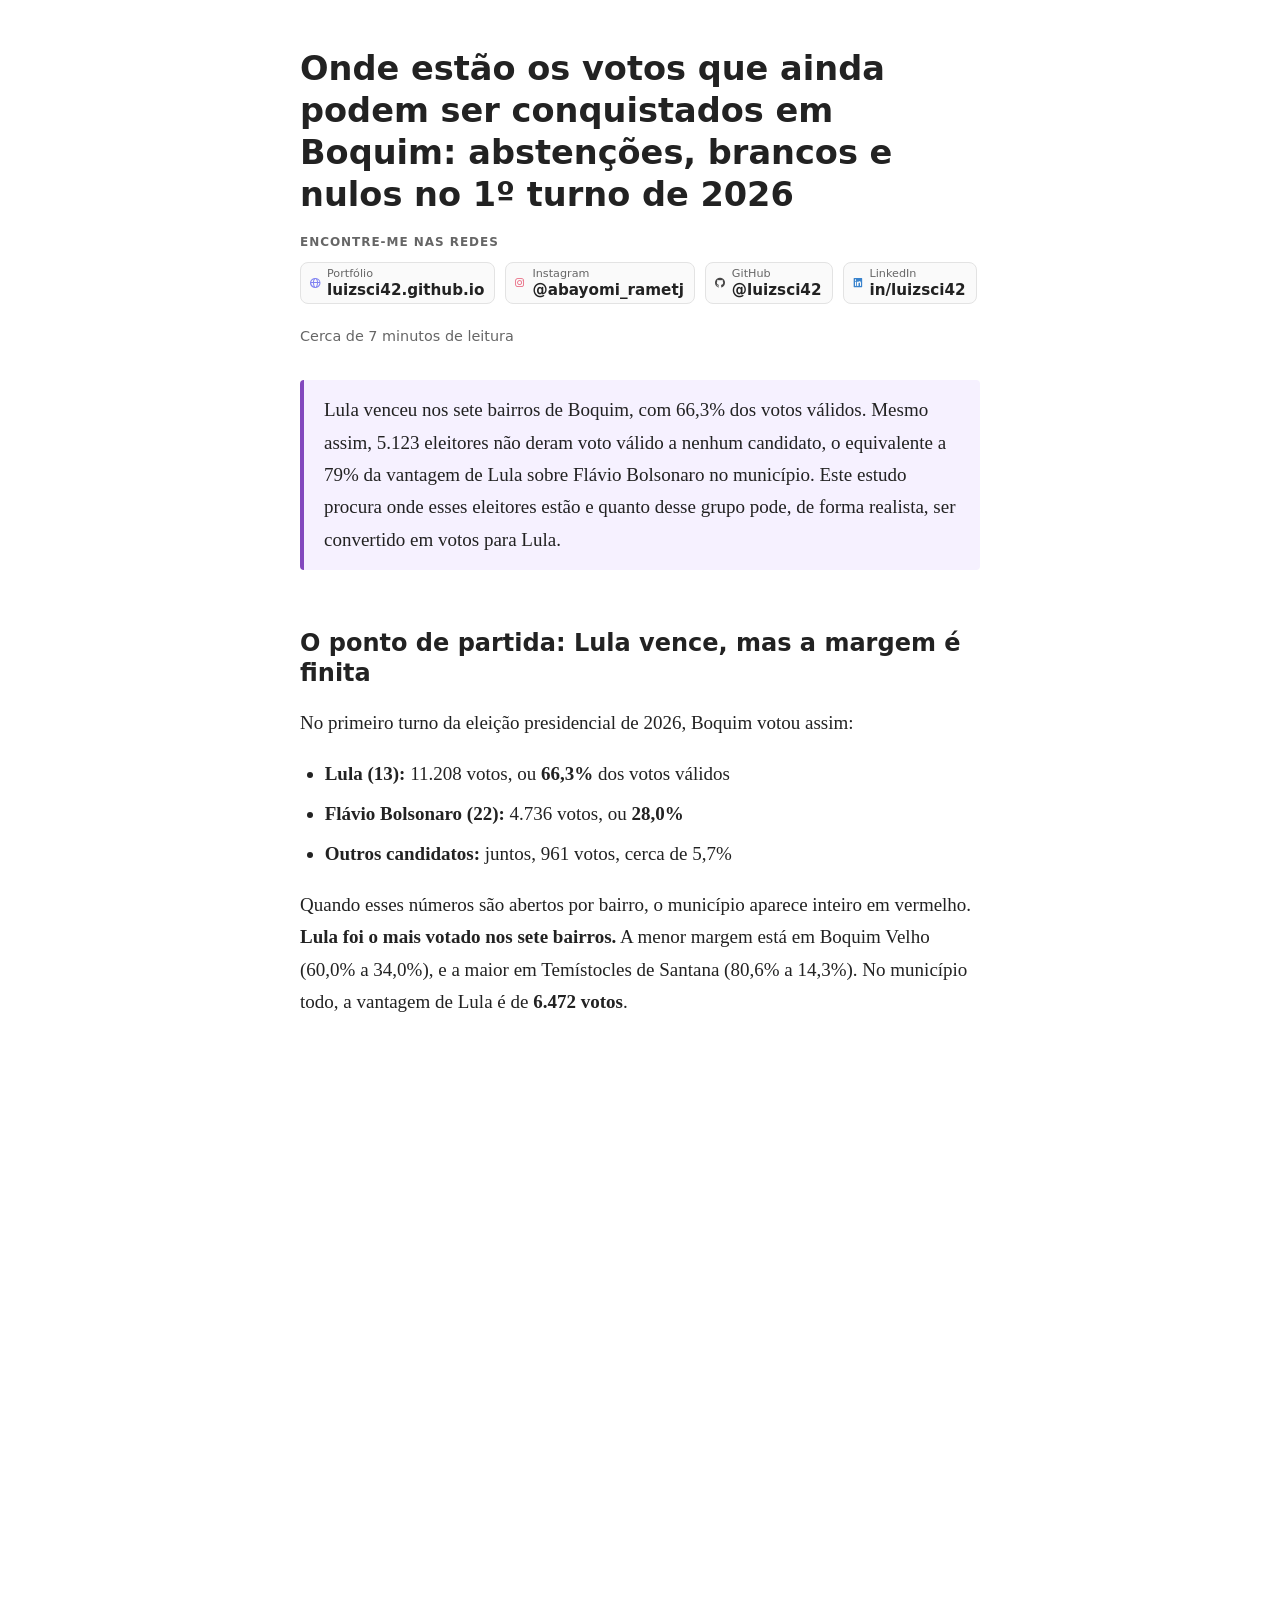
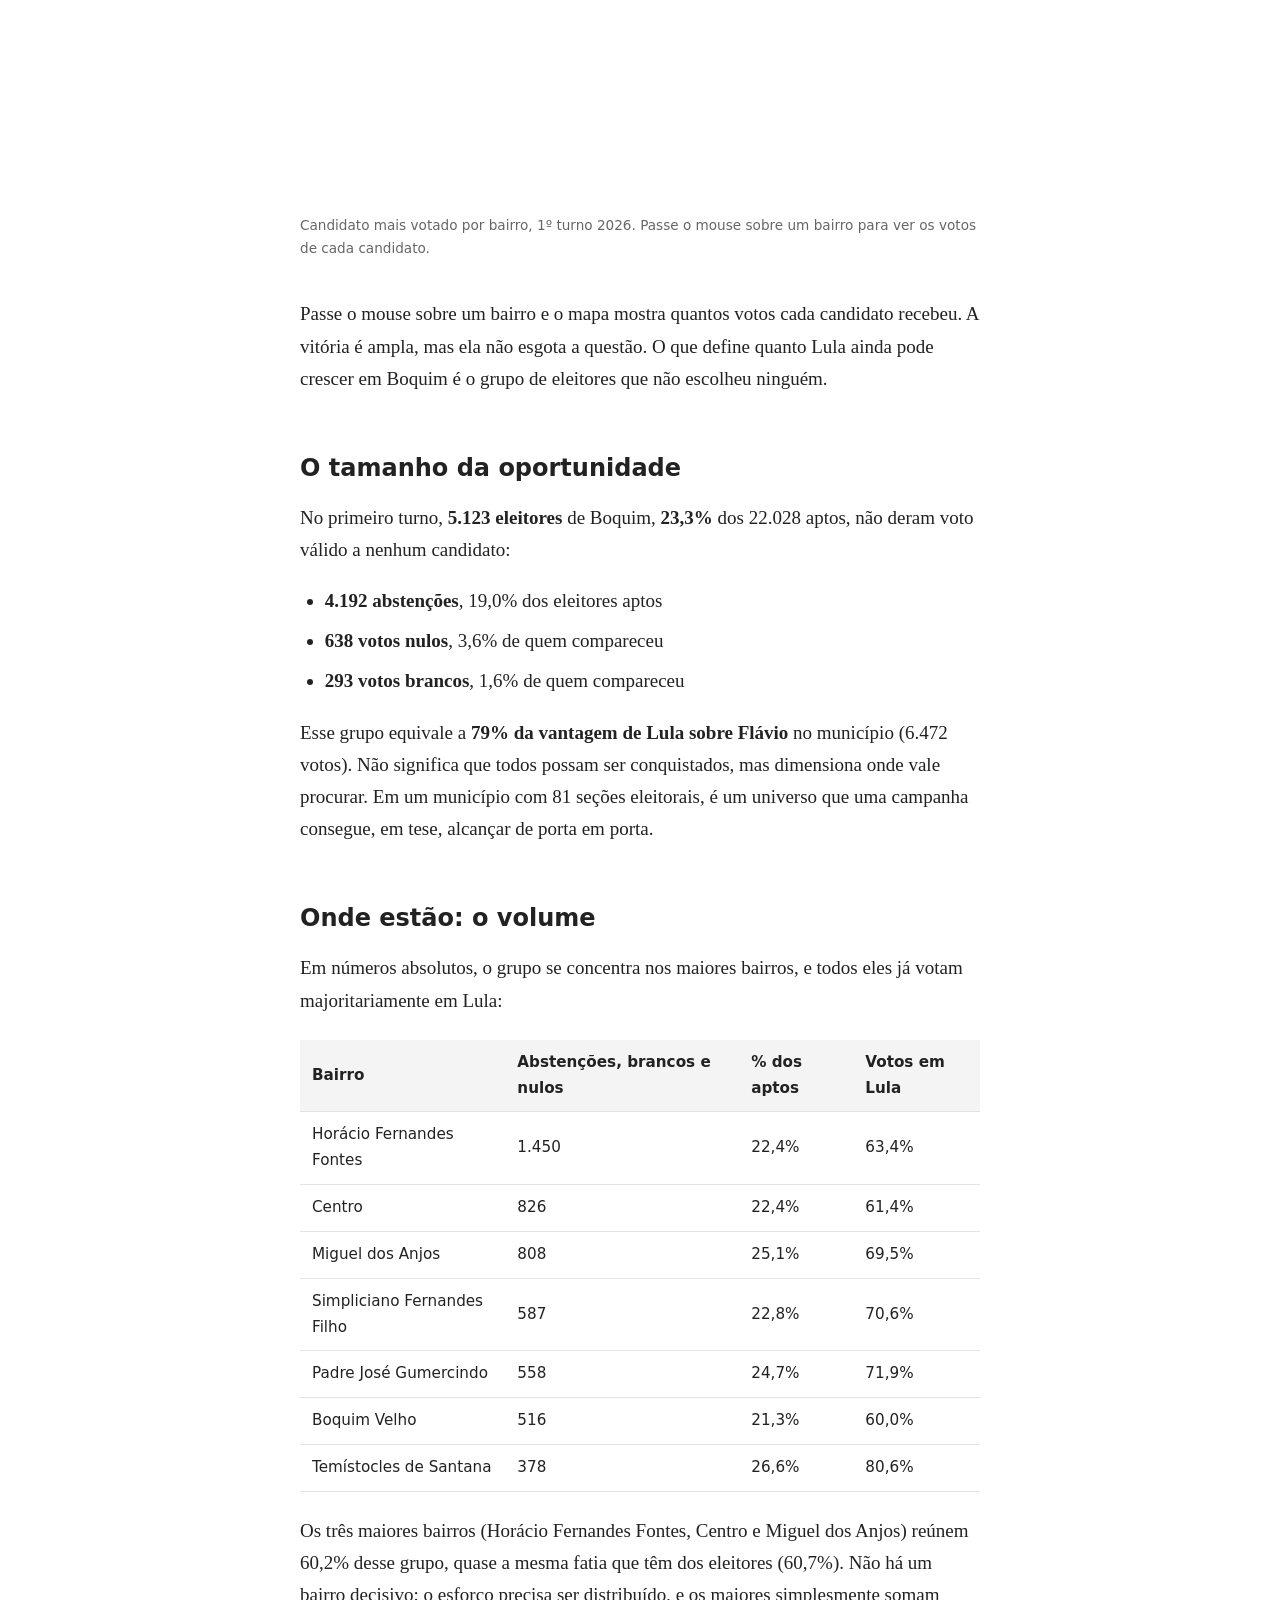
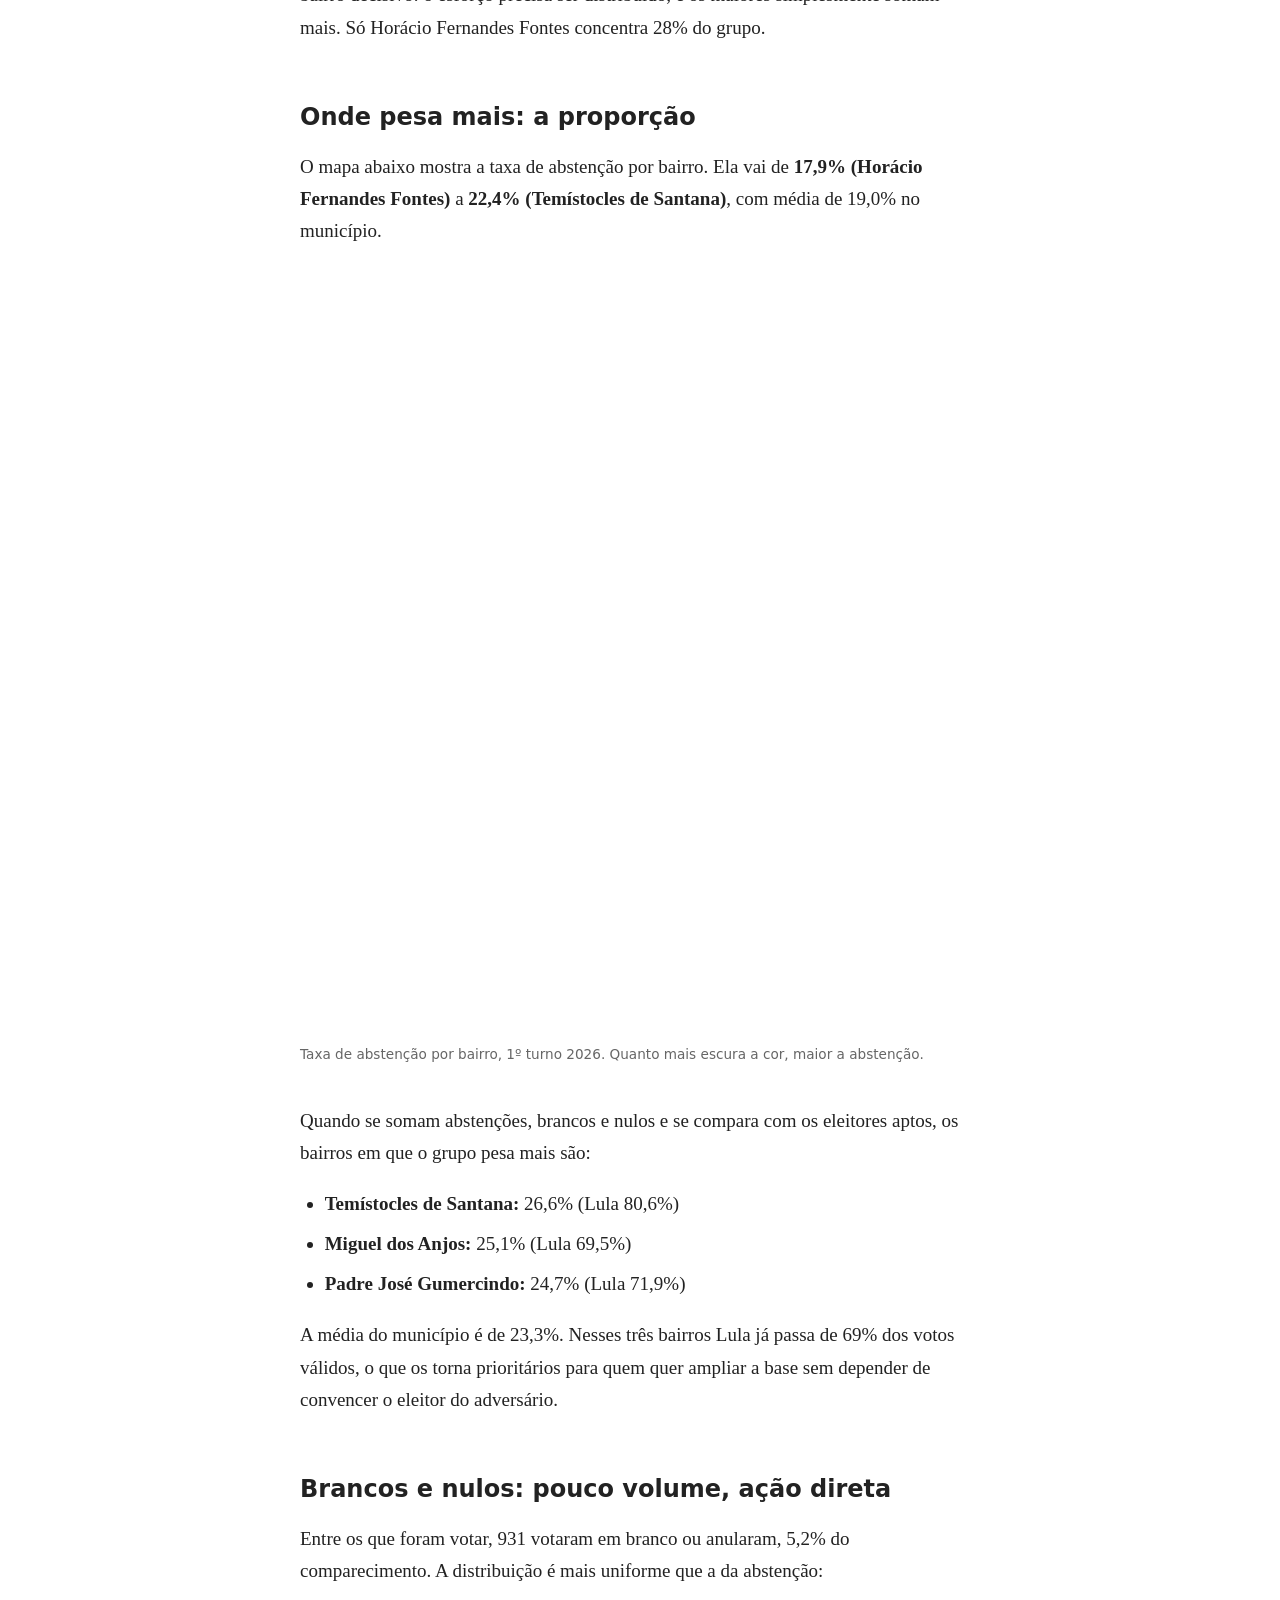
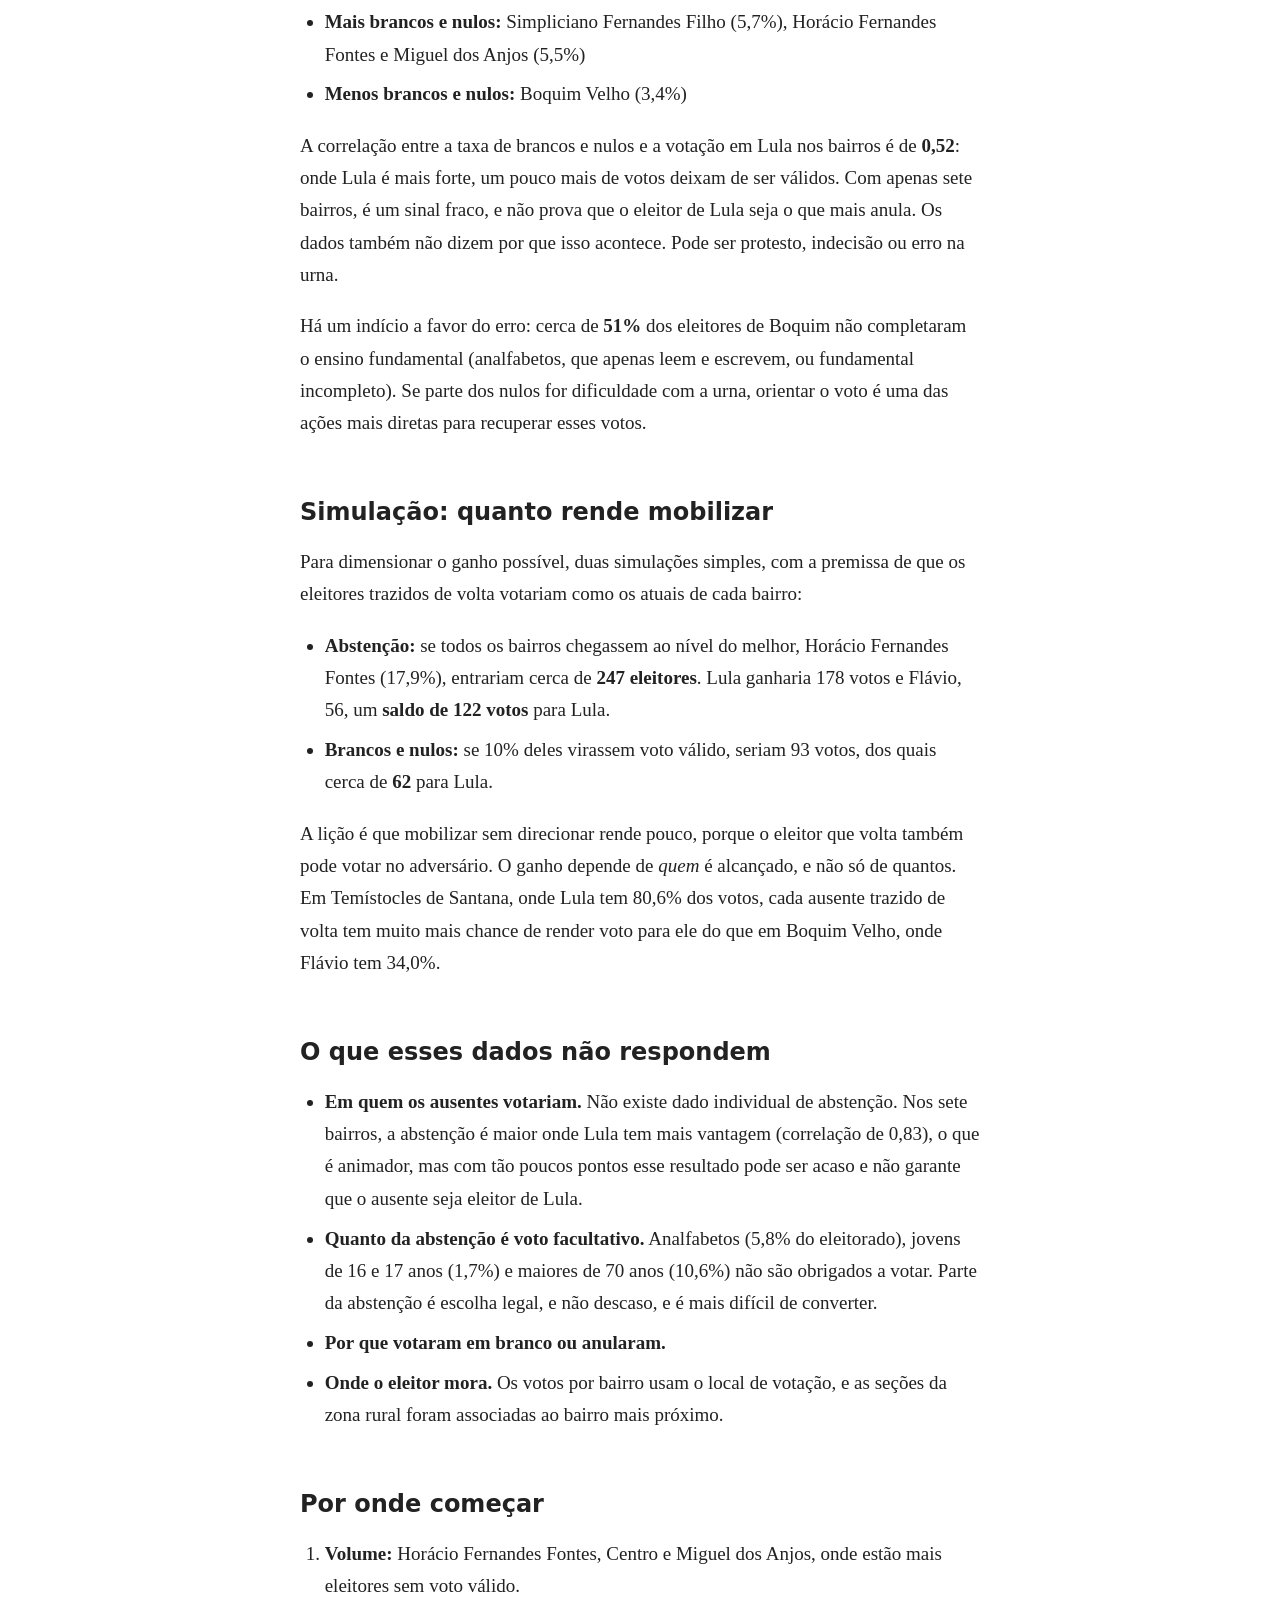
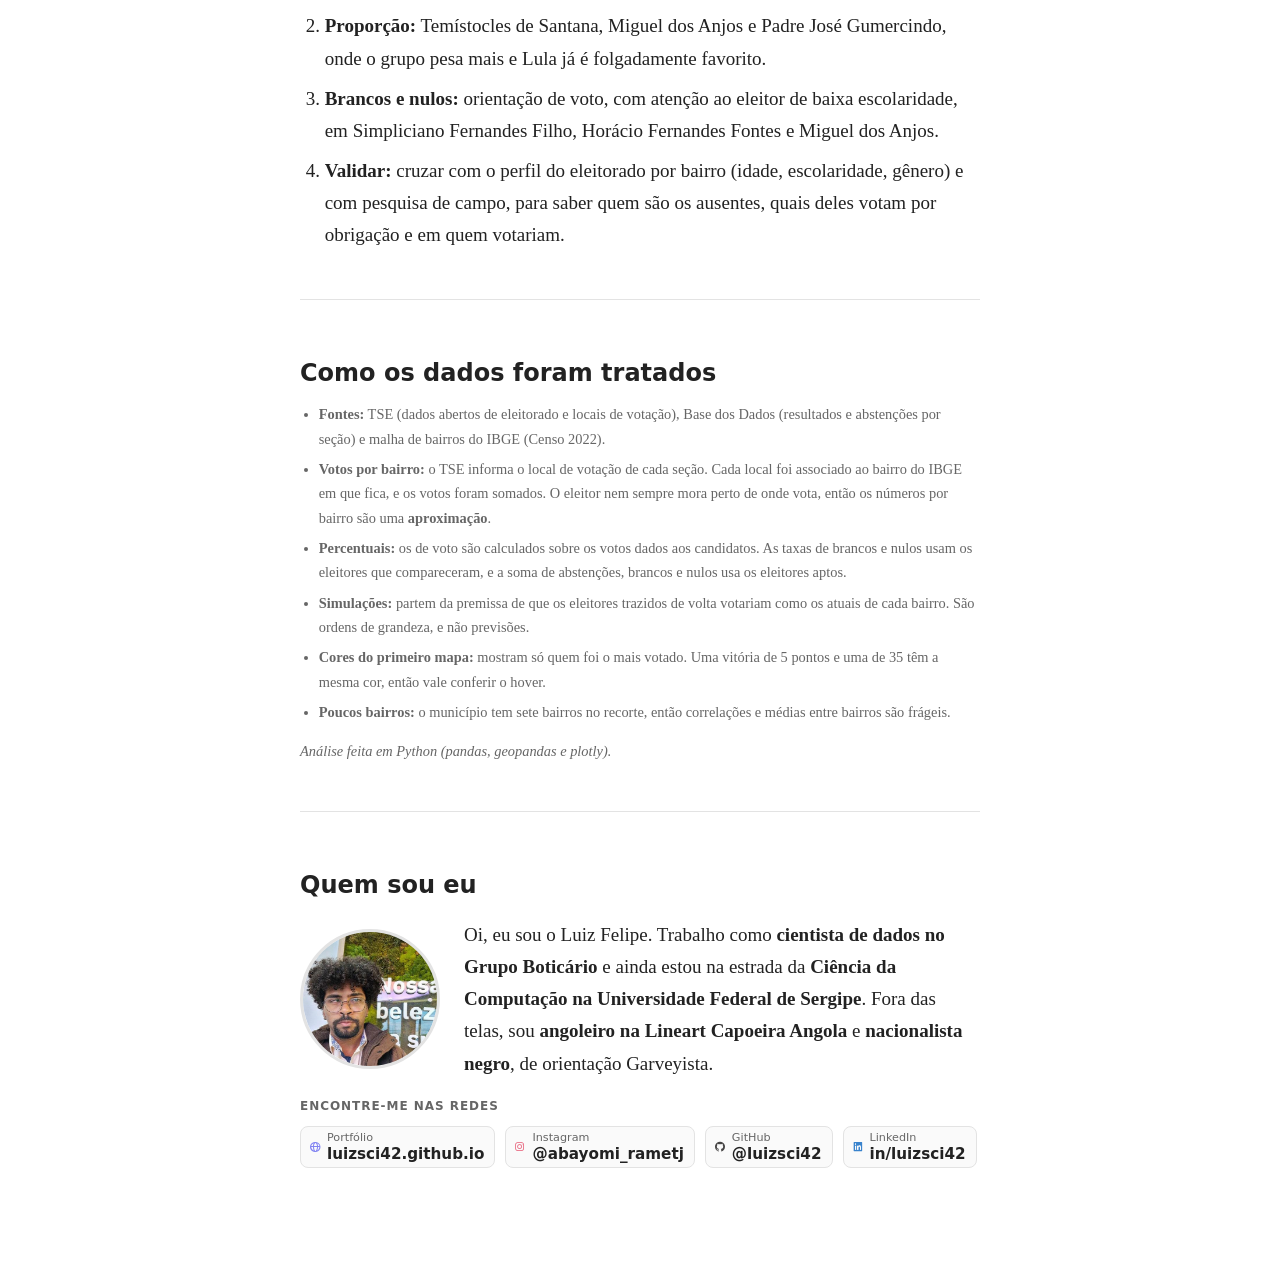
==== commit e2993b34: "Adicionada seção Quem sou eu" ====
--- a/posts/analise_eleicoes_boquim_primeiro_turno.html
+++ b/posts/analise_eleicoes_boquim_primeiro_turno.html
@@ -56,6 +56,10 @@
     li { margin-bottom: 0.4em; }
     hr { border: 0; border-top: 1px solid var(--borda); margin: 2.5em 0; }
     .nota { font-size: 0.9rem; color: var(--suave); }
+    .autor { display: flex; align-items: center; gap: 24px; margin-top: 1em; }
+    .autor img { flex: none; width: 140px; height: 140px; border-radius: 50%; object-fit: cover; border: 3px solid var(--borda); }
+    .autor p { margin: 0; }
+    @media (max-width: 520px) { .autor { flex-direction: column; text-align: center; } }
   </style>
 </head>
 <body>
@@ -188,6 +192,26 @@
   </ul>
   <p class="nota"><em>Análise feita em Python (pandas, geopandas e plotly).</em></p>
 
+  <hr>
+
+  <h2>Quem sou eu</h2>
+  <div class="autor">
+    <img src="../img/luiz-felipe.jpg" alt="Foto de Luiz Felipe Souza">
+    <p>Oi, eu sou o Luiz Felipe. Trabalho como <strong>cientista de dados no Grupo Boticário</strong> e ainda estou na estrada da <strong>Ciência da Computação na Universidade Federal de Sergipe</strong>. Fora das telas, sou <strong>angoleiro na Lineart Capoeira Angola</strong> e <strong>nacionalista negro</strong>, de orientação Garveyista.</p>
+  </div>
+
+  <nav class="redes" aria-label="Redes do autor">
+    <span class="redes-titulo">Encontre-me nas redes</span>
+    <div class="redes-lista">
+      <a class="rede" style="--cor:#6366f1" href="https://luizsci42.github.io/" target="_blank" rel="noopener"><i class='bx bx-globe'></i><span><small>Portfólio</small><strong>luizsci42.github.io</strong></span></a>
+      <a class="rede" style="--cor:#e4405f" href="https://www.instagram.com/abayomi_rametj/" target="_blank" rel="noopener"><i class='bx bxl-instagram'></i><span><small>Instagram</small><strong>@abayomi_rametj</strong></span></a>
+      <a class="rede" style="--cor:#181717" href="https://github.com/luizsci42" target="_blank" rel="noopener"><i class='bx bxl-github'></i><span><small>GitHub</small><strong>@luizsci42</strong></span></a>
+      <a class="rede" style="--cor:#0a66c2" href="https://www.linkedin.com/in/luizsci42" target="_blank" rel="noopener"><i class='bx bxl-linkedin-square'></i><span><small>LinkedIn</small><strong>in/luizsci42</strong></span></a>
+      <!-- <a class="rede" style="--cor:#20beff" href="https://www.kaggle.com/luizfelipesouza" target="_blank" rel="noopener"><img src="https://cdn.simpleicons.org/kaggle/20BEFF" alt=""><span><small>Kaggle</small><strong>@luizfelipesouza</strong></span></a> -->
+      <!-- <a class="rede" style="--cor:#ffd21e" href="https://huggingface.co/luizsci42" target="_blank" rel="noopener"><img src="https://cdn.simpleicons.org/huggingface/FFD21E" alt=""><span><small>Hugging Face</small><strong>@luizsci42</strong></span></a> -->
+    </div>
+  </nav>
+
 </main>
 </body>
 </html>
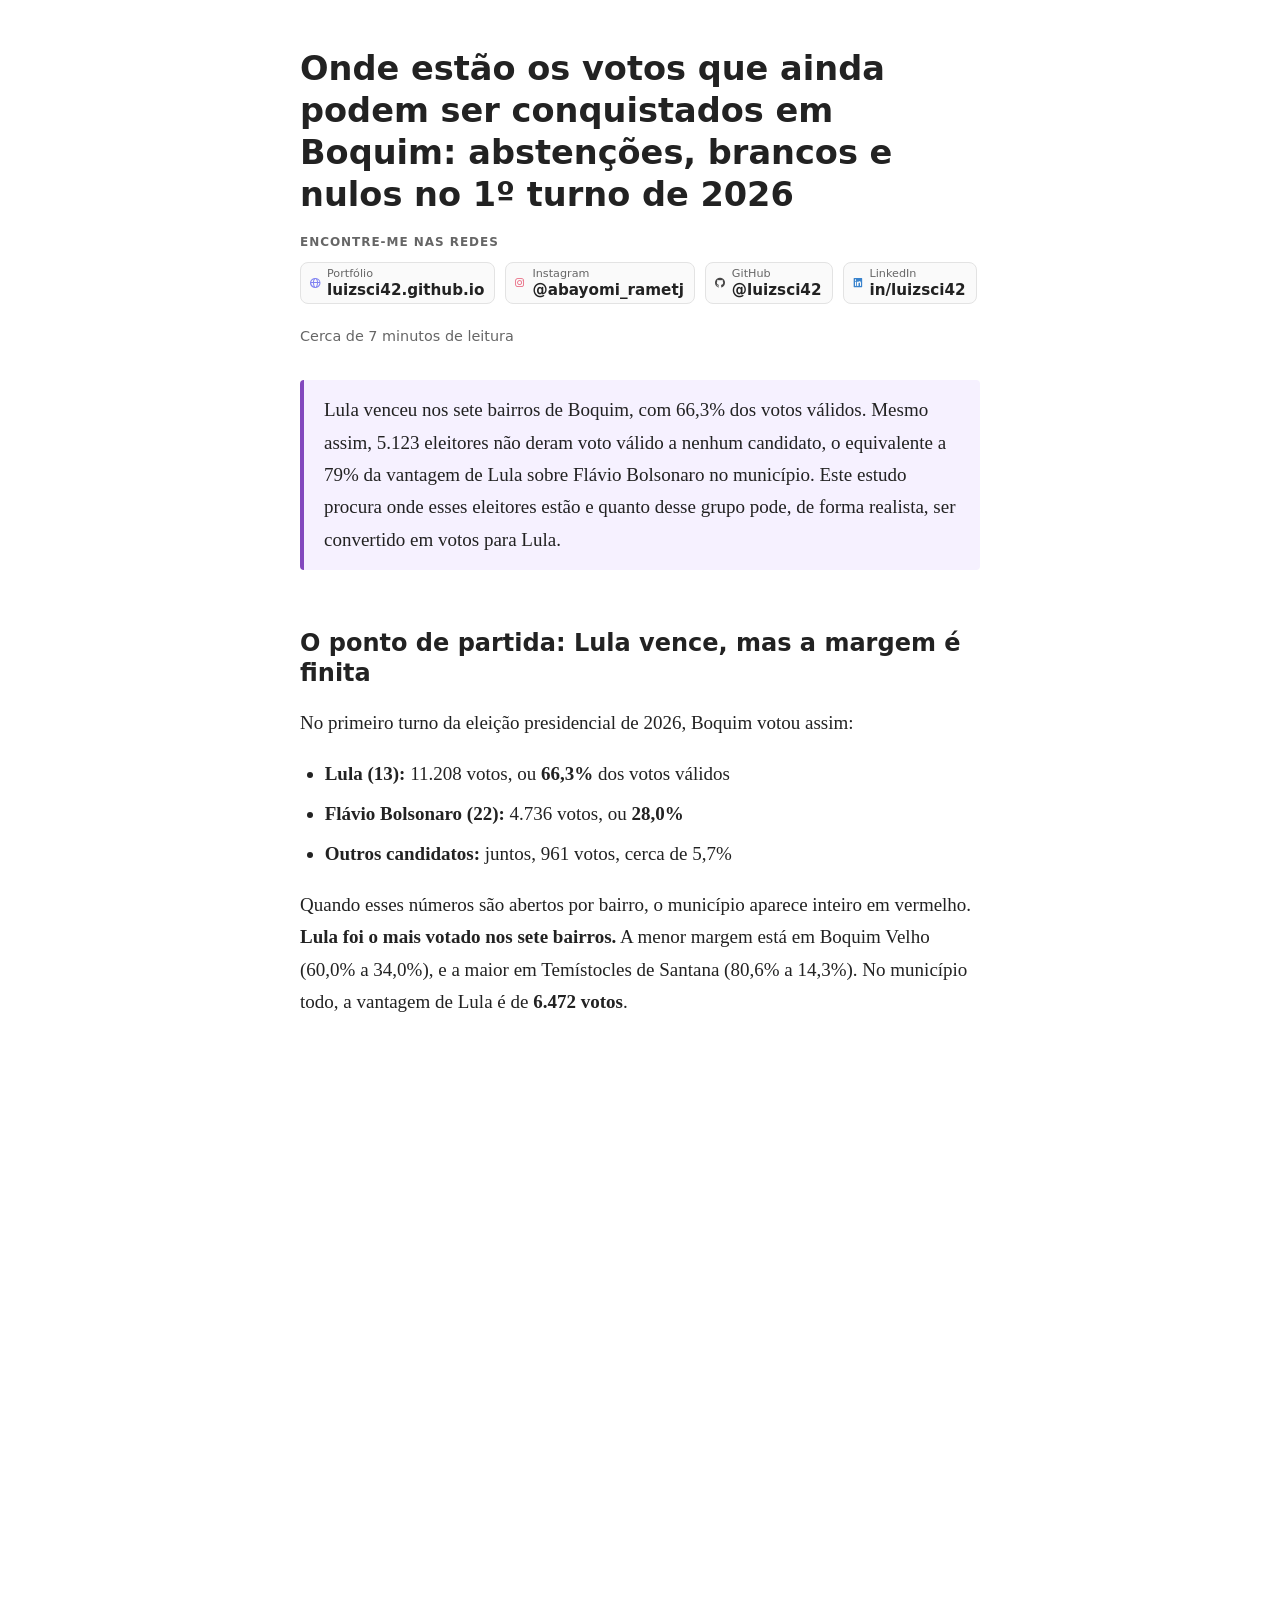
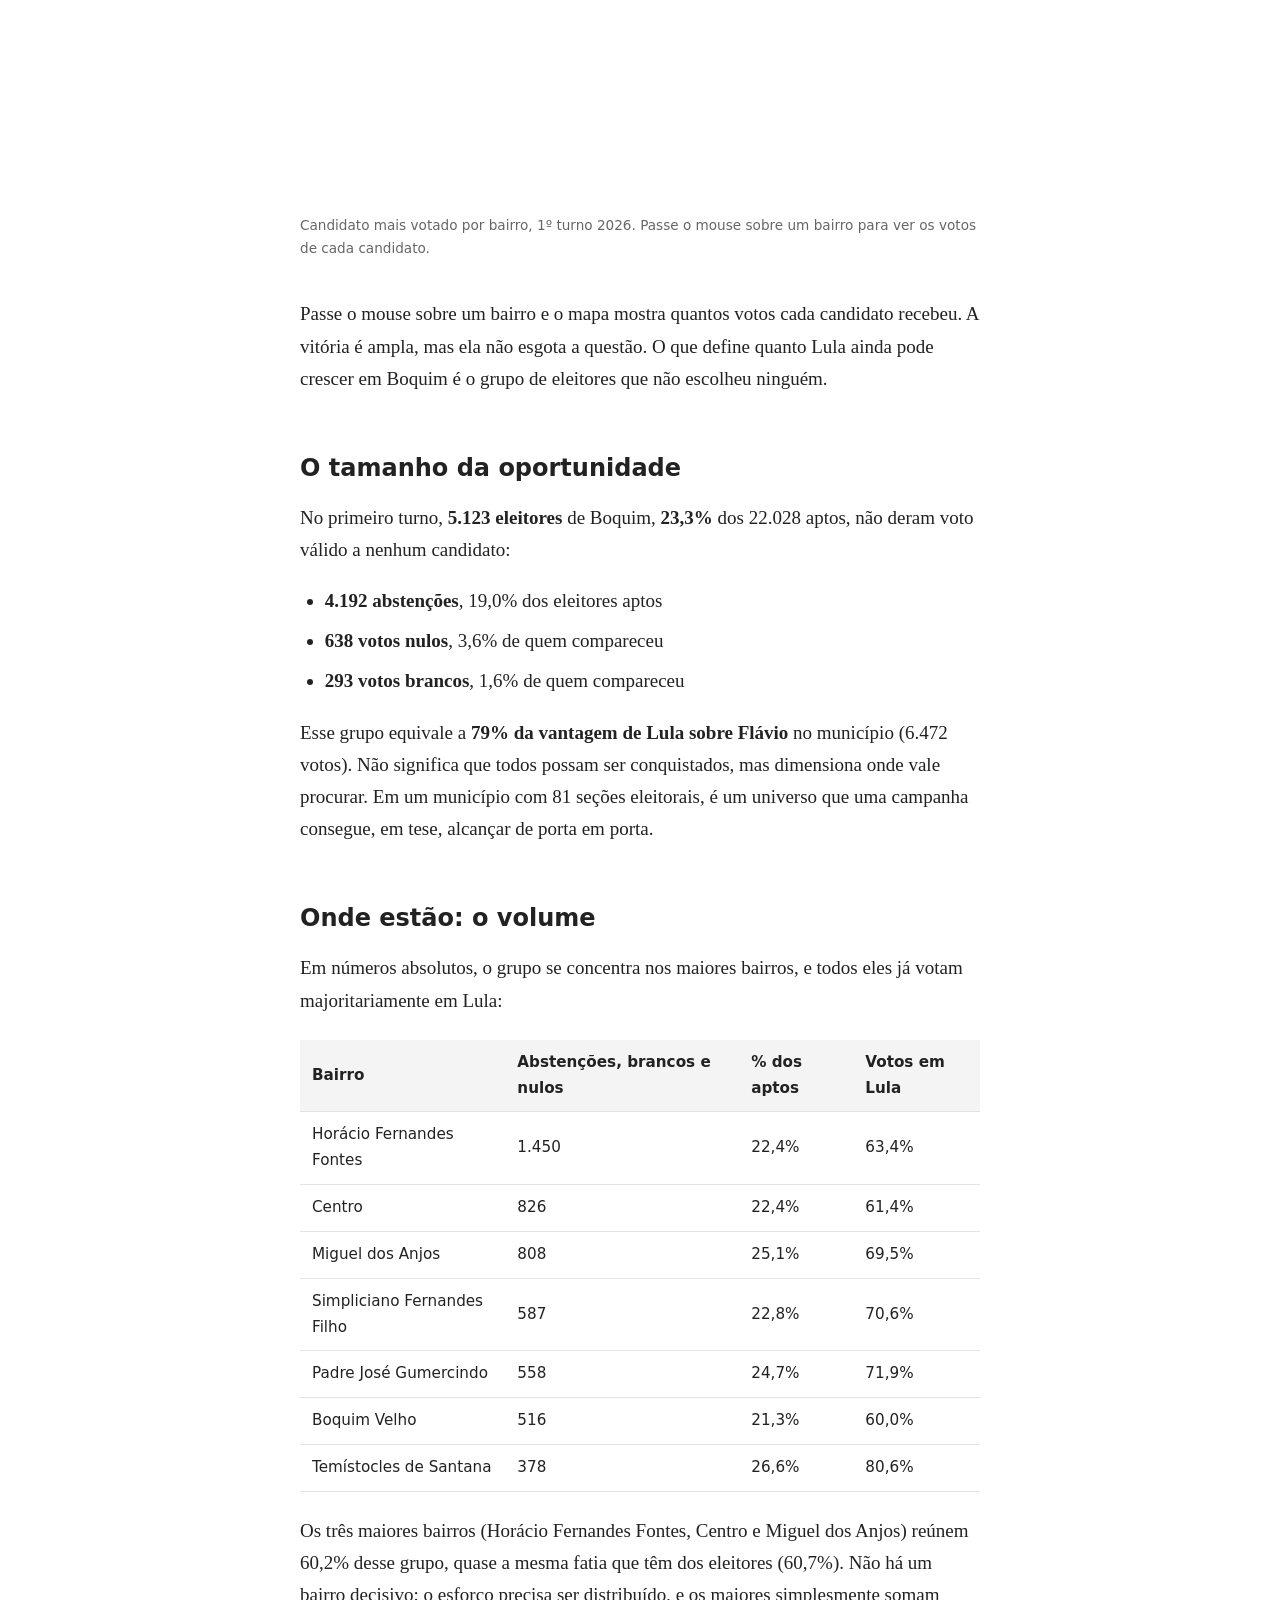
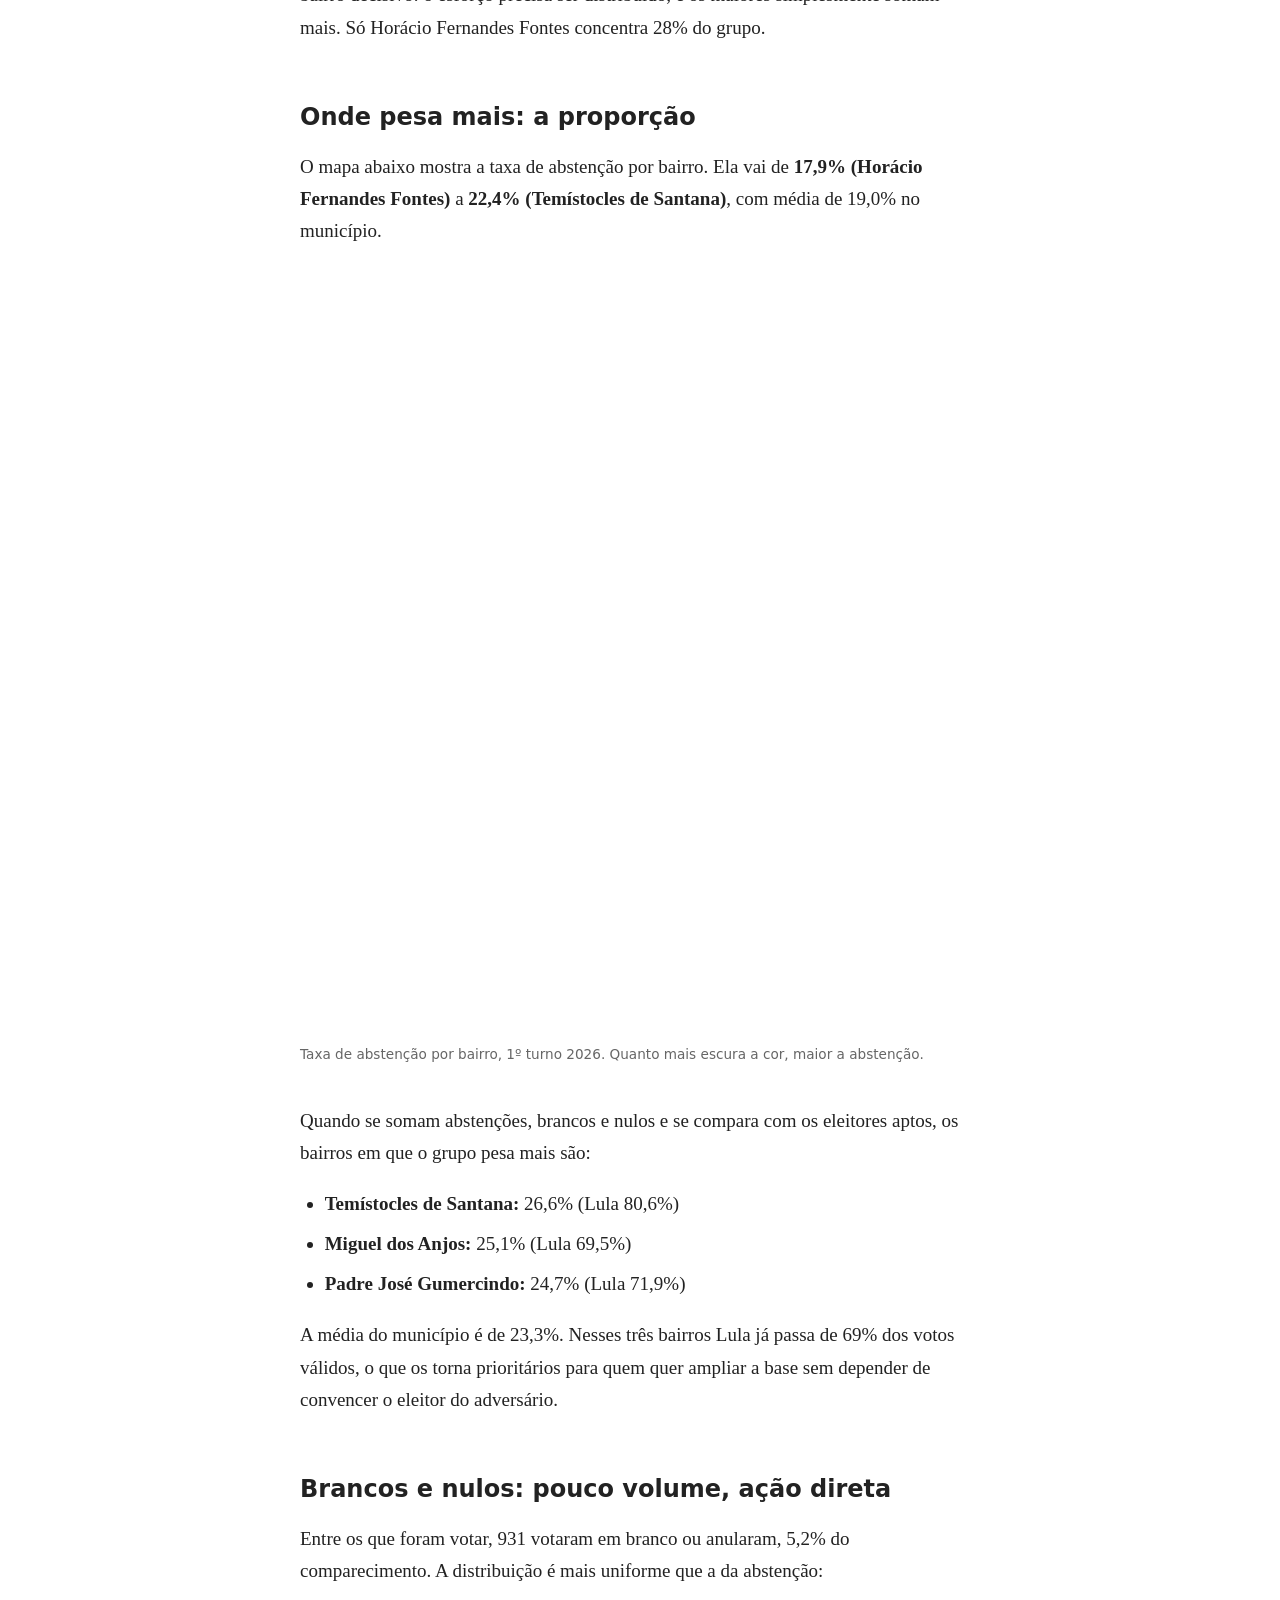
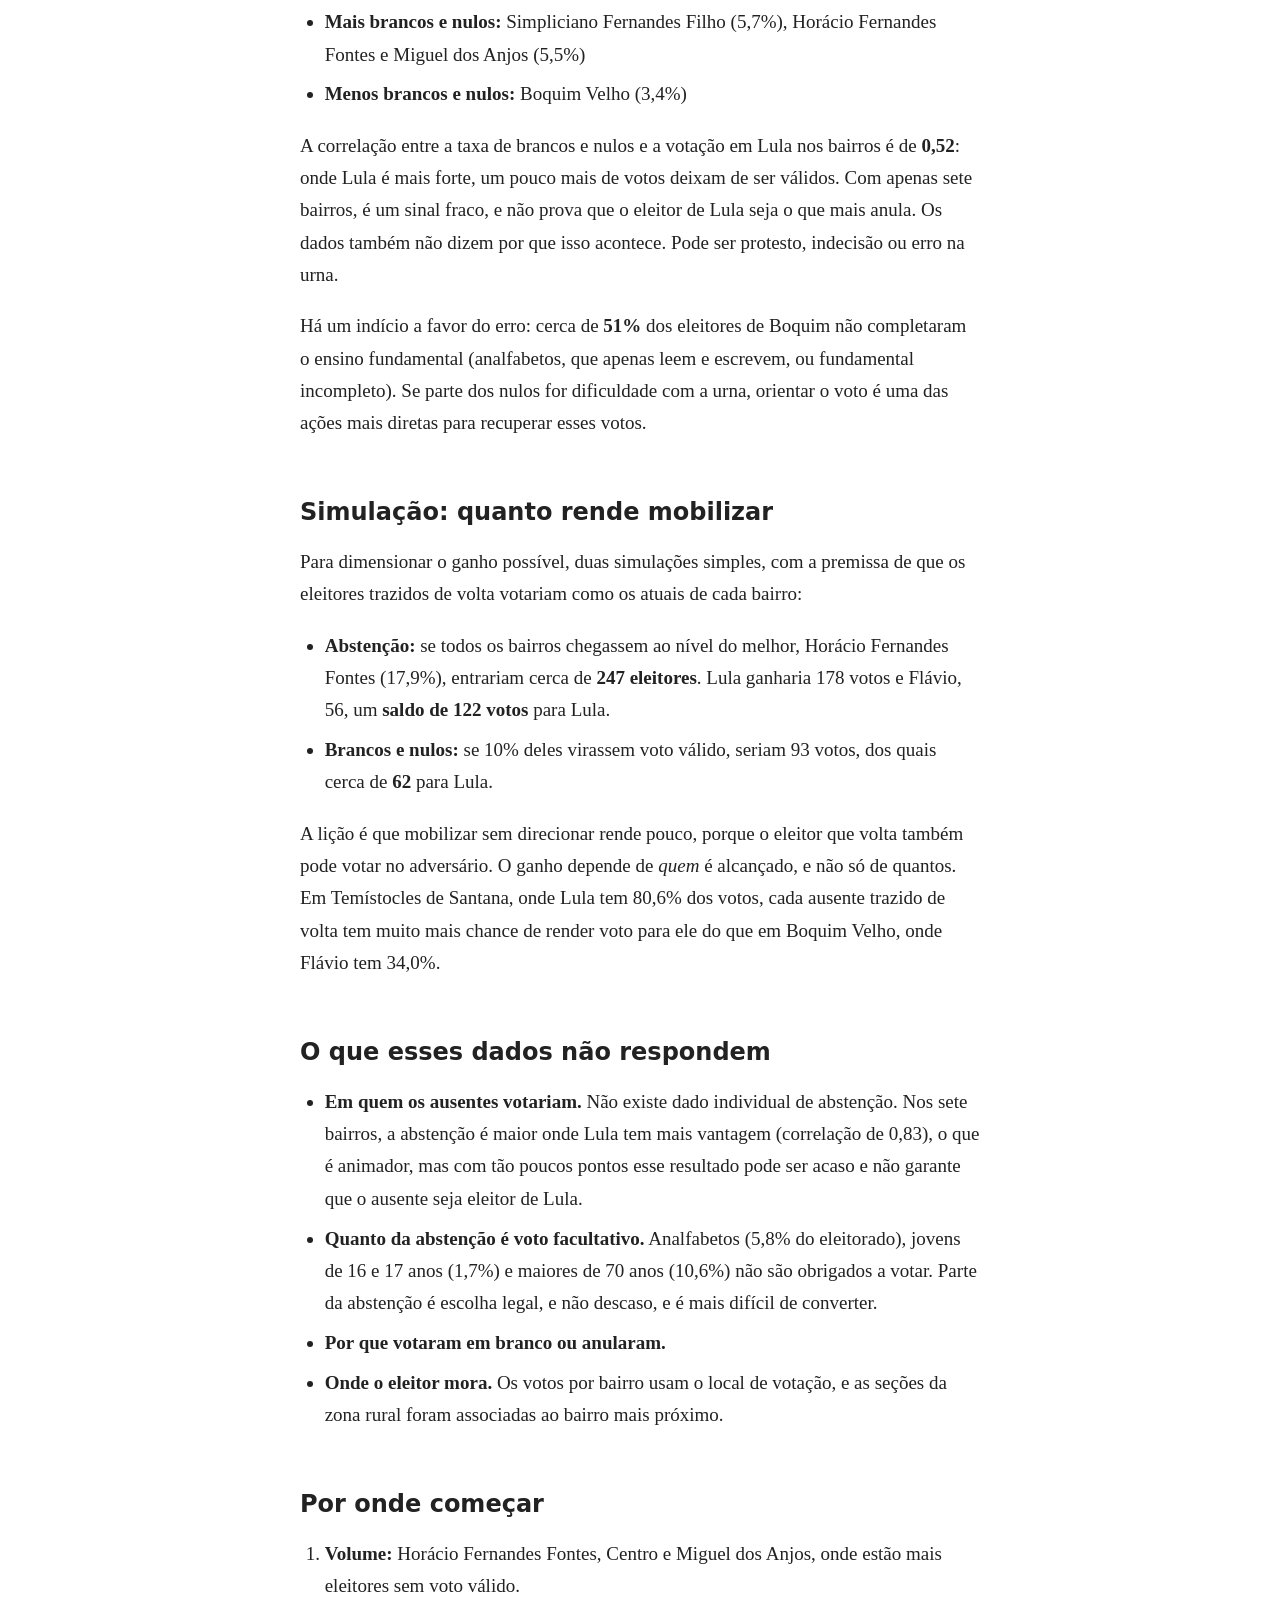
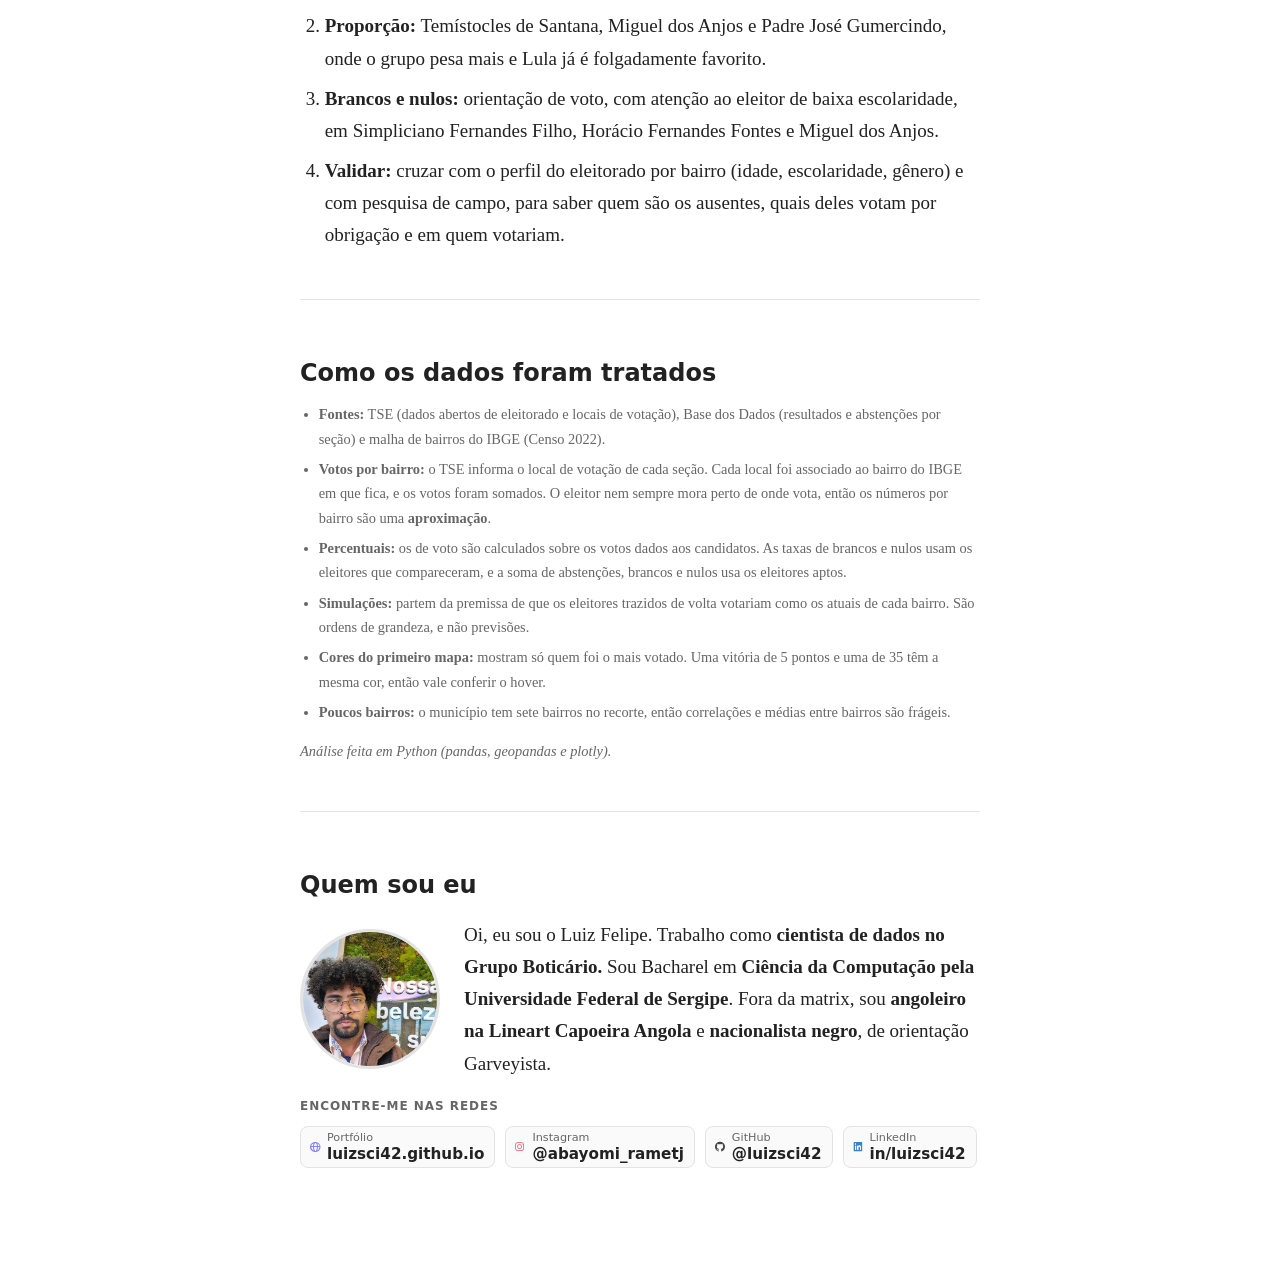
==== commit 6ac2268e: "Atualização do 'Sobre mim'" ====
--- a/posts/analise_eleicoes_boquim_primeiro_turno.html
+++ b/posts/analise_eleicoes_boquim_primeiro_turno.html
@@ -197,7 +197,7 @@
   <h2>Quem sou eu</h2>
   <div class="autor">
     <img src="../img/luiz-felipe.jpg" alt="Foto de Luiz Felipe Souza">
-    <p>Oi, eu sou o Luiz Felipe. Trabalho como <strong>cientista de dados no Grupo Boticário</strong> e ainda estou na estrada da <strong>Ciência da Computação na Universidade Federal de Sergipe</strong>. Fora das telas, sou <strong>angoleiro na Lineart Capoeira Angola</strong> e <strong>nacionalista negro</strong>, de orientação Garveyista.</p>
+    <p>Oi, eu sou o Luiz Felipe. Trabalho como <strong>cientista de dados no Grupo Boticário.</strong> Sou Bacharel em <strong>Ciência da Computação pela Universidade Federal de Sergipe</strong>. Fora da matrix, sou <strong>angoleiro na Lineart Capoeira Angola</strong> e <strong>nacionalista negro</strong>, de orientação Garveyista.</p>
   </div>
 
   <nav class="redes" aria-label="Redes do autor">
